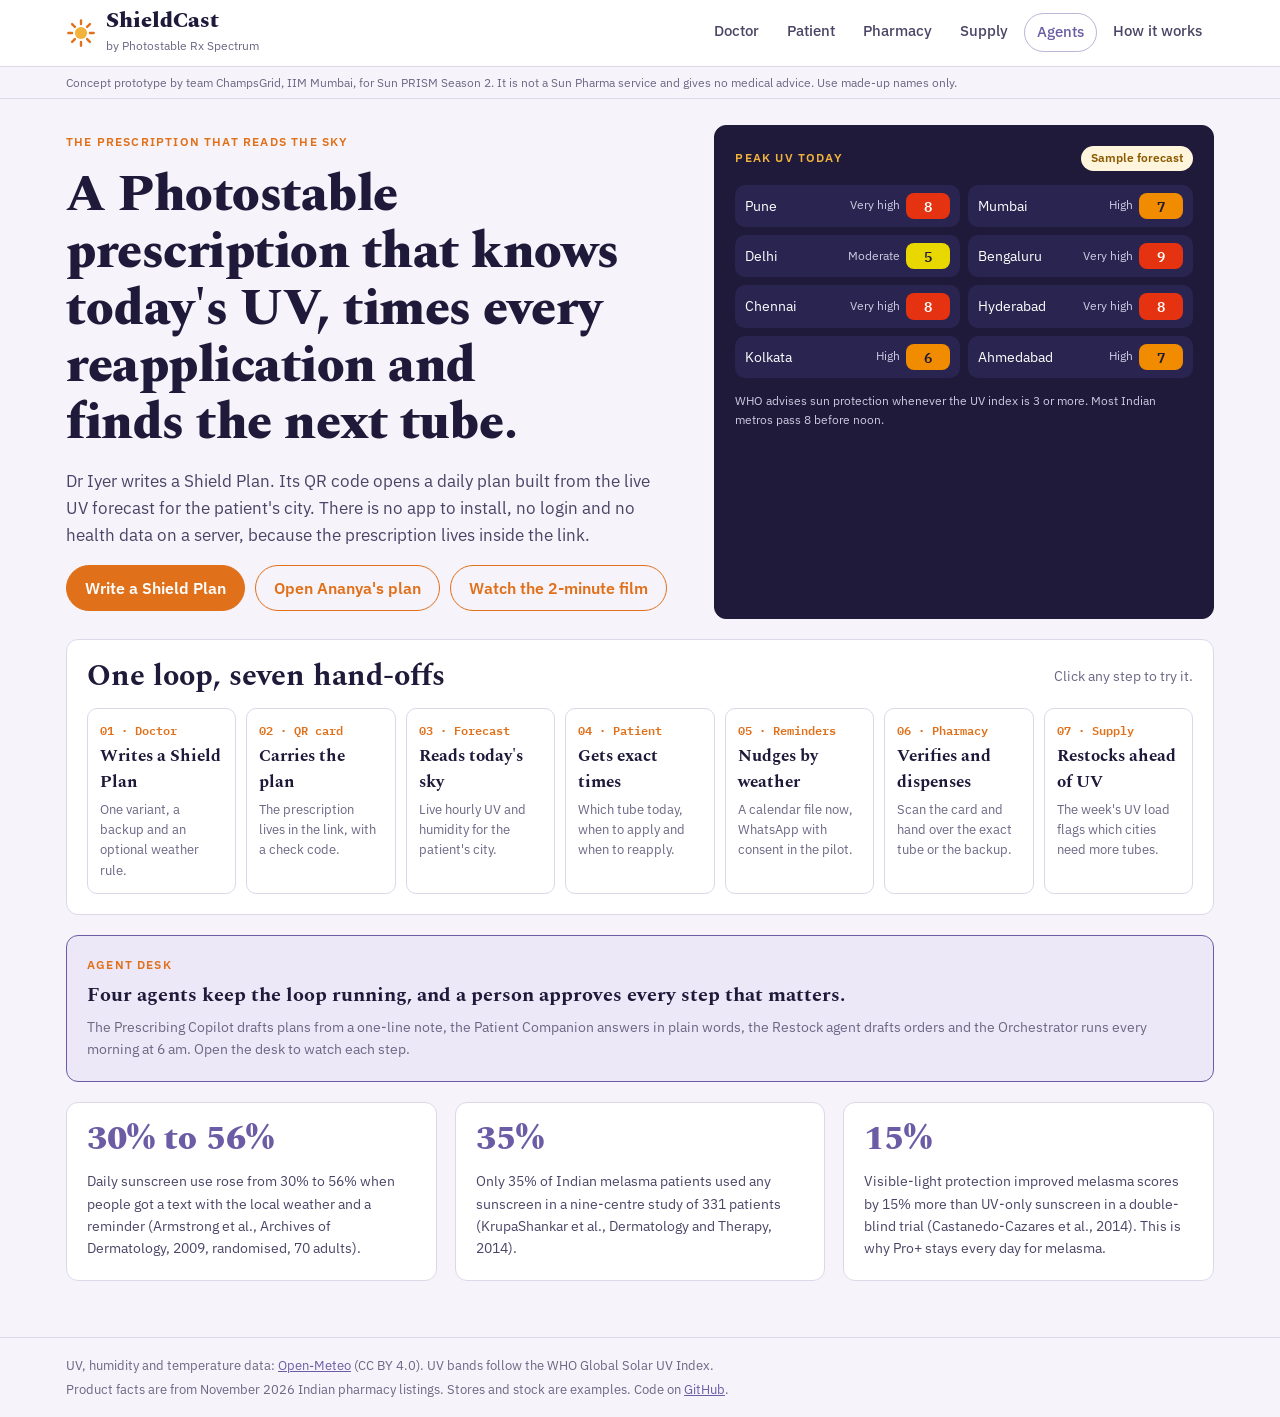
==== index.html @ 164f65a8 "Add the two-minute ShieldCast film page with captions Co-Authored-By: Claude Opus 5.5 <noreply@anthr" ====
<!doctype html>
<html lang="en">
<head>
<meta charset="utf-8">
<meta name="viewport" content="width=device-width, initial-scale=1, viewport-fit=cover">
<title>ShieldCast · Photostable</title>
<meta name="description" content="ShieldCast turns a dermatologist's Photostable prescription into a daily plan that reads the live UV forecast, times every reapplication, tracks the tube and finds the refill. Concept prototype by team ChampsGrid, IIM Mumbai.">
<meta property="og:title" content="ShieldCast: the prescription that reads the sky">
<meta property="og:description" content="A weather-aware Photostable prescription. No app, no login, no stored health data.">
<meta name="theme-color" content="#1F1A3A">
<link rel="icon" href="data:image/svg+xml,%3Csvg xmlns='http://www.w3.org/2000/svg' viewBox='0 0 64 64'%3E%3Ccircle cx='32' cy='32' r='14' fill='%23F2B33D'/%3E%3Cg stroke='%23E0701A' stroke-width='5' stroke-linecap='round'%3E%3Cpath d='M32 4v8M32 52v8M4 32h8M52 32h8M12 12l6 6M46 46l6 6M12 52l6-6M46 18l6-6'/%3E%3C/g%3E%3C/svg%3E">
<link rel="preconnect" href="https://fonts.googleapis.com">
<link rel="preconnect" href="https://fonts.gstatic.com" crossorigin>
<link rel="stylesheet" href="https://fonts.googleapis.com/css2?family=Spectral:wght@500;600;700;800&family=IBM+Plex+Sans:wght@400;500;600&family=IBM+Plex+Mono:wght@400;500&display=swap">
<link rel="stylesheet" href="css/style.css">
<script src="vendor/qrcode.min.js" defer></script>
<script type="module" src="js/app.js"></script>
</head>
<body>
<a class="skip" href="#main">Skip to content</a>
<header class="top">
  <div class="wrap top-in">
    <a class="brand" href="#home" aria-label="ShieldCast home">
      <svg viewBox="0 0 64 64" width="30" height="30" aria-hidden="true"><circle cx="32" cy="32" r="13" fill="var(--amber)"/><g stroke="var(--orange)" stroke-width="5" stroke-linecap="round"><path d="M32 5v8M32 51v8M5 32h8M51 32h8M13 13l6 6M45 45l6 6M13 51l6-6M45 19l6-6"/></g></svg>
      <span><b>ShieldCast</b><small>by Photostable Rx Spectrum</small></span>
    </a>
    <nav class="tabs" aria-label="Main">
      <a href="#doctor" data-v="doctor">Doctor</a>
      <a href="#today" data-v="today">Patient</a>
      <a href="#pharmacy" data-v="pharmacy">Pharmacy</a>
      <a href="#supply" data-v="supply">Supply</a>
      <a href="#agents" data-v="agents" class="tab-ai">Agents</a>
      <a href="#how" data-v="how">How it works</a>
    </nav>
  </div>
</header>
<div class="notice"><div class="wrap">Concept prototype by team ChampsGrid, IIM Mumbai, for Sun PRISM Season 2. It is not a Sun Pharma service and gives no medical advice. Use made-up names only.</div></div>

<main id="main" class="wrap">

<!-- ================= HOME ================= -->
<section class="view" id="v-home" hidden>
  <div class="hero">
    <div class="hero-copy">
      <span class="eyebrow">The prescription that reads the sky</span>
      <h1>A Photostable prescription that knows today's UV, times every reapplication and finds the next tube.</h1>
      <p class="lead">Dr Iyer writes a Shield Plan. Its QR code opens a daily plan built from the live UV forecast for the patient's city. There is no app to install, no login and no health data on a server, because the prescription lives inside the link.</p>
      <div class="row">
        <a class="btn" href="#doctor">Write a Shield Plan</a>
        <a class="btn ghost" id="sampleLink" href="#today">Open Ananya's plan</a>
        <a class="btn ghost" href="film.html">Watch the 2-minute film</a>
      </div>
    </div>
    <div class="hero-sky panel dark">
      <div class="row between"><span class="eyebrow light">Peak UV today</span><span class="pill" id="skyLive">Loading the forecast</span></div>
      <div class="sky" id="sky"></div>
      <p class="tiny muted-light">WHO advises sun protection whenever the UV index is 3 or more. Most Indian metros pass 8 before noon.</p>
    </div>
  </div>

  <div class="panel">
    <div class="row between"><h2>One loop, seven hand-offs</h2><span class="small muted">Click any step to try it.</span></div>
    <ol class="loop" id="loop"></ol>
  </div>

  <a class="panel agent-strip" href="#agents">
    <span class="eyebrow">Agent Desk</span>
    <b>Four agents keep the loop running, and a person approves every step that matters.</b>
    <span class="small muted">The Prescribing Copilot drafts plans from a one-line note, the Patient Companion answers in plain words, the Restock agent drafts orders and the Orchestrator runs every morning at 6 am. Open the desk to watch each step.</span>
  </a>

  <div class="grid3">
    <div class="panel evidence"><span class="big">30% to 56%</span><p>Daily sunscreen use rose from 30% to 56% when people got a text with the local weather and a reminder (Armstrong et al., Archives of Dermatology, 2009, randomised, 70 adults).</p></div>
    <div class="panel evidence"><span class="big">35%</span><p>Only 35% of Indian melasma patients used any sunscreen in a nine-centre study of 331 patients (KrupaShankar et al., Dermatology and Therapy, 2014).</p></div>
    <div class="panel evidence"><span class="big">15%</span><p>Visible-light protection improved melasma scores by 15% more than UV-only sunscreen in a double-blind trial (Castanedo-Cazares et al., 2014). This is why Pro+ stays every day for melasma.</p></div>
  </div>
</section>

<!-- ================= DOCTOR ================= -->
<section class="view" id="v-doctor" hidden>
  <div class="persona"><div class="avatar">MI</div><div><span class="eyebrow">Dr Meera Iyer · dermatologist · Kothrud, Pune</span><h2>Write a Shield Plan in under a minute</h2><p class="muted">Pick the need, the skin type, the patient's city and routine, and an optional second tube with a weather rule. The plan and the QR card are ready at once.</p><p class="small"><a href="#agents" id="toCopilot">Or type a one-line note and let the Prescribing Copilot draft it.</a></p></div></div>
  <div class="doc-grid">
    <form class="panel" id="planForm" autocomplete="off">
      <fieldset><legend>Patient</legend>
        <div class="row"><label class="fld">First name<input type="text" id="fName" value="Ananya" maxlength="20"></label><label class="fld small-fld">Age<input type="text" id="fAge" value="29" maxlength="3" inputmode="numeric"></label>
        <label class="fld">City<select id="fCity"></select></label></div>
      </fieldset>
      <fieldset><legend>Main reason for sunscreen</legend><div class="chips" id="cNeed"></div></fieldset>
      <fieldset><legend>Skin type</legend><div class="chips" id="cSkin"></div></fieldset>
      <fieldset><legend>Daily routine</legend><div class="chips" id="cRoutine"></div></fieldset>
      <fieldset><legend>Second tube with a weather rule</legend><div class="chips" id="cSwitch"></div><p class="tiny muted" id="swNote"></p></fieldset>
    </form>
    <div class="view tight">
      <div class="panel" id="planPreview"></div>
      <div class="panel">
        <div class="row between"><div><span class="eyebrow">Rx card</span><h3>Print it, or send the link</h3></div><button class="btn" id="issueBtn" type="button">Issue the card</button></div>
        <div id="cardSlot"><p class="small muted">The card carries one exact variant, the backup, the dose and a QR code. Scanning it opens the patient's plan on any phone.</p></div>
      </div>
    </div>
  </div>
  <div class="panel">
    <div class="row between"><h3>Cards issued on this device</h3><span class="small muted" id="issuedCount"></span></div>
    <div class="tablewrap"><table class="data" id="issuedTable"></table></div>
  </div>
</section>

<!-- ================= PATIENT ================= -->
<section class="view" id="v-today" hidden>
  <div id="noPlan" class="panel" hidden>
    <h2>Scan the QR code on your Rx card</h2>
    <p class="muted">Your plan opens straight from the card. To try it now, open an example plan.</p>
    <div class="row" id="examples"></div>
  </div>
  <div id="planView" hidden>
    <div class="pt-head panel dark" id="ptHead"></div>
    <div class="pt-grid">
      <div class="view tight">
        <div class="panel" id="todayPanel"></div>
        <div class="panel" id="weekPanel"></div>
      </div>
      <div class="view tight">
        <div class="panel" id="tubePanel"></div>
        <div class="panel" id="remindPanel"></div>
        <div class="panel" id="askPanel"></div>
        <div class="panel" id="routinePanel"></div>
      </div>
    </div>
  </div>
</section>

<!-- ================= PHARMACY ================= -->
<section class="view" id="v-pharmacy" hidden>
  <div class="persona"><div class="avatar ink">RP</div><div><span class="eyebrow">Ramesh Patil · Shree Medicals · 300 m from the clinic</span><h2>Scan the card, dispense the exact tube</h2><p class="muted">The QR code carries the prescription and a check code, so Ramesh can verify it without calling the clinic. He can also see which variants the coming week's UV will pull off his shelf.</p></div></div>
  <div class="grid2">
    <div class="panel">
      <h3>Check a card</h3>
      <div class="row"><button class="btn" id="scanBtn" type="button">Scan with camera</button><span class="small muted" id="scanState"></span></div>
      <video id="scanVideo" playsinline muted hidden></video>
      <canvas id="scanCanvas" hidden></canvas>
      <form class="row" id="pasteForm"><input type="text" id="pasteIn" placeholder="Or paste the link from the card" aria-label="Card link"><button class="btn ghost" type="submit">Check</button></form>
      <div id="verifyOut"></div>
    </div>
    <div class="panel">
      <div class="row between"><h3>Shelf at Shree Medicals</h3><span class="small muted">50 g tubes</span></div>
      <div class="tablewrap"><table class="data" id="shelf"></table></div>
      <div id="reorder"></div>
    </div>
  </div>
  <div class="panel">
    <div class="row between"><h3>Dispensing log on this device</h3><button class="btn ghost small" id="clearLog" type="button">Clear the log</button></div>
    <div class="tablewrap"><table class="data" id="dispLog"></table></div>
  </div>
</section>

<!-- ================= SUPPLY ================= -->
<section class="view" id="v-supply" hidden>
  <div class="persona"><div class="avatar violet">SC</div><div><span class="eyebrow">Sun trade and supply team</span><h2>The same forecast that times Ananya's reapplication tells Sun where to move stock</h2><p class="muted">Tubes run out faster in weeks that need more reapplication. ShieldCast reads the 7-day UV and humidity outlook for each metro and flags where partner pharmacies should be topped up before demand arrives.</p></div></div>
  <div class="row between"><span class="pill" id="supplyLive">Loading the outlook</span><span class="tiny muted">UV load is the sum of each day's peak UV above 5 over the next 7 days.</span></div>
  <div class="metro" id="metro"></div>
  <div class="panel callout">
    <b>This is a hypothesis to test, not a proven rule.</b> The pilot will compare stockist sell-out with the UV load in each city for 28 weeks and fit the real relationship before Sun changes any stock norms.
  </div>
</section>

<!-- ================= AGENTS ================= -->
<section class="view" id="v-agents" hidden>
  <div class="panel dark agent-hero">
    <div class="row between" style="align-items:flex-start">
      <div class="view tight" style="gap:6px">
        <span class="eyebrow light">ShieldCast Agent Desk</span>
        <h2>Four agents run the loop, and a person approves every step that matters</h2>
        <p class="muted-light measure">Each agent can only use the tools it is given, every step is shown, and guardrails sit inside the tools rather than in a prompt. The agents run on transparent rules by default, so this demo is free and gives the same answer every time. Add a Claude API key and the Copilot and the Companion plan their own tool calls.</p>
      </div>
      <div class="view tight" style="gap:8px;min-width:240px">
        <div class="seg" role="radiogroup" aria-label="Agent engine" id="engineSeg">
          <label><input type="radio" name="engine" value="rules" checked><span>Rules engine</span></label>
          <label><input type="radio" name="engine" value="claude"><span>Claude</span></label>
        </div>
        <span class="tiny muted-light" id="engineNote">Rules engine: free, offline and repeatable.</span>
      </div>
    </div>
    <details class="aiset" id="aiSettings">
      <summary>Claude settings</summary>
      <div class="row" style="align-items:flex-end">
        <label class="fld">Your Anthropic API key<input type="password" id="aiKey" autocomplete="off" placeholder="sk-ant-..." spellcheck="false"></label>
        <label class="fld">Model<select id="aiModel"><option value="claude-sonnet-5-5">claude-sonnet-5-5</option><option value="claude-haiku-5-5">claude-haiku-5-5</option><option value="claude-opus-5-5">claude-opus-5-5</option></select></label>
        <label class="fld">Proxy URL, optional<input type="url" id="aiProxy" placeholder="https://your-worker.workers.dev" spellcheck="false"></label>
        <label class="toggle" style="color:var(--on-dark2)"><input type="checkbox" id="aiRemember"> Remember on this device</label>
        <button class="btn small" type="button" id="aiSave">Save</button><button class="btn small ghost" type="button" id="aiClear">Forget the key</button>
      </div>
      <p class="tiny muted-light">The key stays in this browser and is sent only to Anthropic or to the proxy you name. For a shared pilot, deploy <span class="mono">worker/proxy.js</span> so no key sits in any browser.</p>
    </details>
  </div>
  <div class="agent-pick" id="agentPick"></div>
  <div class="agent-grid">
    <div class="panel" id="agentIn"></div>
    <div class="panel">
      <div class="row between"><h3>What the agent did</h3><span class="pill" id="traceState">Idle</span></div>
      <ol class="trace" id="trace"><li class="muted small">Run an agent to see each thought, tool call, guardrail and hand-off.</li></ol>
      <div id="agentOut"></div>
    </div>
  </div>
  <div class="grid3">
    <div class="panel"><div class="row between"><h3>Care desk queue</h3><span class="small muted" id="deskCount"></span></div><div id="deskList" class="view tight" style="gap:8px"></div></div>
    <div class="panel"><div class="row between"><h3>WhatsApp outbox</h3><span class="small muted" id="outCount"></span></div><div id="outList" class="view tight" style="gap:8px"></div></div>
    <div class="panel"><div class="row between"><h3>Draft orders</h3><span class="small muted" id="poCount"></span></div><div id="poList" class="view tight" style="gap:8px"></div></div>
  </div>
</section>

<!-- ================= HOW ================= -->
<section class="view" id="v-how" hidden>
  <div class="panel">
    <span class="eyebrow">How it works</span>
    <h2>Everything connects through one signed link and one public forecast</h2>
    <p class="muted measure">The doctor's choices are written into the QR link itself. The patient's phone reads the link and the live forecast and works out the day's plan on the device. Nothing about the patient is stored on a server unless she agrees to reminders.</p>
    <div class="arch" id="arch"></div>
  </div>
  <div class="grid2">
    <div class="panel"><h3>What makes it realistic</h3><ul class="list" id="realList"></ul></div>
    <div class="panel"><h3>What it costs to run</h3><div class="tablewrap"><table class="data" id="costTable"></table></div><p class="tiny muted">The capex and opex for the full programme are in the team's financial model: ₹5.05 crore of capex, a ₹1.39 crore gated pilot and a base-case NPV of ₹20.5 crore.</p></div>
  </div>
  <div class="grid2">
    <div class="panel"><h3>Privacy and compliance by design</h3><ul class="list" id="privList"></ul></div>
    <div class="panel"><h3>Roll-out, gate by gate</h3><ol class="list" id="phaseList"></ol></div>
  </div>
  <div class="panel"><h3>Sources</h3><ol class="list small" id="srcList"></ol></div>
</section>

</main>
<footer class="foot"><div class="wrap">
  <span>UV, humidity and temperature data: <a href="https://open-meteo.com/" target="_blank" rel="noopener">Open-Meteo</a> (CC BY 4.0). UV bands follow the WHO Global Solar UV Index.</span>
  <span>Product facts are from November 2026 Indian pharmacy listings. Stores and stock are examples. Code on <a href="https://github.com/Sabyapro123/photostable-shieldcast" target="_blank" rel="noopener">GitHub</a>.</span>
</div></footer>
<div class="toast" id="toast" role="status" hidden></div>
</body>
</html>
---- css/style.css ----
/* ShieldCast. Palette carried over from the team's deck: deep indigo, sun orange, amber and violet,
   plus the WHO UV index colours as the one subject-specific signature. */
:root{
  --bg:#F6F4FA; --surface:#FFFFFF; --sunk:#EEEBF5; --ink:#1F1A3A; --ink2:#4A4566; --muted:#6B6785; --line:#DCD8E8;
  --orange:#E0701A; --orange-soft:#FDEBDD; --amber:#F2B33D; --amber-soft:#FFF4DC; --violet:#6B5CA5; --violet-soft:#ECE8F7;
  --teal:#2E7D6B; --teal-soft:#E1F1EC; --rust:#C0502F; --rust-soft:#F9E3DC;
  --dark:#1F1A3A; --dark2:#2A2450; --on-dark:#FFFFFF; --on-dark2:#CFCAE3;
  --uv-low:#3EA72D; --uv-mod:#E8D800; --uv-high:#F18B00; --uv-vh:#E53210; --uv-ex:#B567A4;
  --f-display:"Spectral", "Times New Roman", Georgia, serif;
  --f-body:"IBM Plex Sans", system-ui, -apple-system, "Segoe UI", Roboto, sans-serif;
  --f-mono:"IBM Plex Mono", ui-monospace, Menlo, Consolas, monospace;
  --r:12px;
  color-scheme:light;
}
@media (prefers-color-scheme: dark){:root{
  --bg:#110E22; --surface:#1A1630; --sunk:#221D3D; --ink:#EEEBF8; --ink2:#C9C4E2; --muted:#9C97BA; --line:#2F2950;
  --orange:#F08A3C; --orange-soft:#3A2416; --amber:#F5C25E; --amber-soft:#3A3016; --violet:#9F91E0; --violet-soft:#2A2450;
  --teal:#5CC2A8; --teal-soft:#16302A; --rust:#EE8466; --rust-soft:#3A1E17;
  --dark:#0B0918; --dark2:#1F1A3A; --on-dark:#FFFFFF; --on-dark2:#B9B3D6; color-scheme:dark;
}}
*{box-sizing:border-box}
[hidden]{display:none!important}
html{-webkit-text-size-adjust:100%}
body{margin:0;background:var(--bg);color:var(--ink);font-family:var(--f-body);font-size:15.5px;line-height:1.55}
h1,h2,h3{font-family:var(--f-display);margin:0;line-height:1.15;text-wrap:balance}
h1{font-size:clamp(2rem,4.4vw,3.1rem);font-weight:800;letter-spacing:-.01em}
h2{font-size:clamp(1.4rem,2.6vw,1.85rem);font-weight:700}
h3{font-size:1.15rem;font-weight:700}
p{margin:0}
a{color:var(--violet)}
.wrap{max-width:1180px;margin:0 auto;padding-left:max(16px,env(safe-area-inset-left));padding-right:max(16px,env(safe-area-inset-right))}
.skip{position:absolute;left:-999px}.skip:focus{left:16px;top:8px;z-index:50;background:var(--surface);padding:8px}
.eyebrow{font-size:.74rem;text-transform:uppercase;letter-spacing:.1em;font-weight:600;color:var(--orange)}
.eyebrow.light{color:var(--amber)}
.muted{color:var(--muted)} .muted-light{color:var(--on-dark2)} .small{font-size:.88rem} .tiny{font-size:.76rem}
.measure{max-width:72ch}
.mono{font-family:var(--f-mono);font-variant-numeric:tabular-nums}
:focus-visible{outline:2px solid var(--amber);outline-offset:2px}

/* header */
.top{position:sticky;top:0;z-index:20;background:color-mix(in srgb,var(--surface) 92%,transparent);backdrop-filter:blur(8px);border-bottom:1px solid var(--line)}
.top-in{display:flex;align-items:center;gap:12px 24px;flex-wrap:wrap;padding-block:10px}
.brand{display:flex;align-items:center;gap:10px;text-decoration:none;color:var(--ink)}
.brand b{display:block;font-family:var(--f-display);font-size:1.35rem;font-weight:800;line-height:1}
.brand small{font-size:.72rem;color:var(--muted)}
.tabs{display:flex;gap:4px;flex-wrap:wrap;margin-left:auto}
.tabs a{padding:7px 12px;border-radius:999px;text-decoration:none;color:var(--ink2);font-weight:500;font-size:.92rem}
.tabs a:hover{background:var(--sunk)}
.tabs a[aria-current="page"]{background:var(--ink);color:var(--surface)}
.notice{font-size:.78rem;color:var(--muted);border-bottom:1px solid var(--line)}
.notice .wrap{padding-block:6px}

main{padding-block:26px 56px}
.view{display:flex;flex-direction:column;gap:20px;min-width:0}
.view.tight{gap:16px}
.panel{background:var(--surface);border:1px solid var(--line);border-radius:var(--r);padding:20px;display:flex;flex-direction:column;gap:14px;min-width:0}
.panel.dark{background:var(--dark);border-color:var(--dark);color:var(--on-dark)}
.panel.callout{background:var(--amber-soft);border-color:color-mix(in srgb,var(--amber) 50%,transparent)}
.row{display:flex;gap:10px;flex-wrap:wrap;align-items:center}
.between{justify-content:space-between}
.grid2{display:grid;grid-template-columns:repeat(2,minmax(0,1fr));gap:18px}
.grid3{display:grid;grid-template-columns:repeat(3,minmax(0,1fr));gap:18px}
@media (max-width:860px){.grid2,.grid3{grid-template-columns:minmax(0,1fr)}}

.btn{display:inline-flex;align-items:center;gap:6px;font:inherit;font-weight:600;padding:10px 18px;border-radius:999px;border:1px solid var(--orange);background:var(--orange);color:#FFFFFF;text-decoration:none;cursor:pointer}
.btn:hover{filter:brightness(1.05)}
.btn.ghost{background:transparent;color:var(--orange)}
.btn.light{background:var(--surface);color:var(--ink);border-color:var(--surface)}
.btn.small{padding:6px 12px;font-size:.84rem}
.btn:disabled{opacity:.5;cursor:not-allowed}
.pill{display:inline-flex;align-items:center;gap:6px;font-size:.75rem;font-weight:600;padding:3px 10px;border-radius:999px;background:var(--sunk);color:var(--ink2);white-space:nowrap}
.pill.ok{background:var(--teal-soft);color:var(--teal)} .pill.warn{background:var(--amber-soft);color:#8A5A00} .pill.bad{background:var(--rust-soft);color:var(--rust)} .pill.vi{background:var(--violet-soft);color:var(--violet)} .pill.or{background:var(--orange-soft);color:var(--orange)}
@media (prefers-color-scheme: dark){.pill.warn{color:var(--amber)}}

/* hero */
.hero{display:grid;grid-template-columns:minmax(0,1.25fr) minmax(0,1fr);gap:24px;align-items:stretch}
@media (max-width:900px){.hero{grid-template-columns:minmax(0,1fr)}}
.hero-copy{display:flex;flex-direction:column;gap:16px;justify-content:center;padding-block:8px}
.lead{font-size:1.08rem;color:var(--ink2);max-width:60ch}
.sky{display:grid;grid-template-columns:repeat(2,minmax(0,1fr));gap:8px}
.skycity{display:flex;align-items:center;justify-content:space-between;gap:8px;padding:8px 10px;border-radius:10px;background:var(--dark2);font-size:.9rem}
.uvchip{min-width:44px;text-align:center;font-family:var(--f-mono);font-weight:600;padding:2px 8px;border-radius:8px;color:#1F1A3A}
.uv-low{background:var(--uv-low)} .uv-moderate{background:var(--uv-mod)} .uv-high{background:var(--uv-high)} .uv-veryhigh{background:var(--uv-vh);color:#FFFFFF} .uv-extreme{background:var(--uv-ex);color:#FFFFFF}

.loop{list-style:none;margin:0;padding:0;display:grid;grid-template-columns:repeat(7,minmax(0,1fr));gap:10px;counter-reset:s}
@media (max-width:980px){.loop{grid-template-columns:repeat(2,minmax(0,1fr))}}
.loop li a{display:flex;flex-direction:column;gap:4px;height:100%;padding:12px;border-radius:10px;border:1px solid var(--line);text-decoration:none;color:var(--ink);background:var(--surface)}
.loop li a:hover{border-color:var(--orange)}
.loop .n{font-family:var(--f-mono);font-size:.75rem;color:var(--orange);font-weight:600}
.loop b{font-family:var(--f-display);font-size:1.05rem}
.loop span.d{font-size:.82rem;color:var(--muted)}
.evidence .big{font-family:var(--f-display);font-size:2.1rem;font-weight:800;color:var(--violet);line-height:1}
.evidence p{font-size:.9rem;color:var(--ink2)}

/* persona */
.persona{display:flex;gap:16px;align-items:flex-start}
.persona>div:last-child{display:flex;flex-direction:column;gap:6px;min-width:0}
.persona p{max-width:72ch}
.avatar{flex:none;width:52px;height:52px;border-radius:50%;display:grid;place-items:center;background:var(--orange);color:#FFFFFF;font-family:var(--f-display);font-weight:800;font-size:1.1rem}
.avatar.ink{background:var(--ink);color:var(--surface)} .avatar.violet{background:var(--violet)}

/* forms */
fieldset{border:0;margin:0;padding:0;display:flex;flex-direction:column;gap:8px;min-width:0}
legend{font-size:.74rem;text-transform:uppercase;letter-spacing:.1em;font-weight:600;color:var(--muted);margin-bottom:6px;padding:0}
.fld{display:flex;flex-direction:column;gap:4px;font-size:.82rem;color:var(--muted);flex:1;min-width:140px}
.fld.small-fld{flex:0 0 80px;min-width:80px}
input[type=text],input[type=password],input[type=url],select{font:inherit;color:var(--ink);background:var(--surface);border:1px solid var(--line);border-radius:10px;padding:9px 11px;width:100%;min-width:0}
.chips{display:flex;flex-wrap:wrap;gap:6px}
.chip{position:relative}
.chip input{position:absolute;inset:0;opacity:0;margin:0;cursor:pointer}
.chip span{display:inline-block;padding:7px 12px;border-radius:999px;border:1px solid var(--line);font-size:.86rem;background:var(--surface);cursor:pointer}
.chip input:checked+span{background:var(--ink);border-color:var(--ink);color:var(--surface)}
.chip input:disabled+span{opacity:.4;cursor:not-allowed}
.chip input:focus-visible+span{outline:2px solid var(--amber);outline-offset:2px}

.doc-grid{display:grid;grid-template-columns:minmax(0,1fr) minmax(0,1.05fr);gap:18px;align-items:start}
@media (max-width:900px){.doc-grid{grid-template-columns:minmax(0,1fr)}}
.sku{display:flex;gap:14px;align-items:center}
.sku img{width:64px;height:64px;object-fit:contain;flex:none}
.sku .nm{font-family:var(--f-display);font-size:1.45rem;font-weight:800;line-height:1.1}
.kv{display:grid;grid-template-columns:auto minmax(0,1fr);gap:6px 14px;margin:0;font-size:.9rem}
.kv dt{color:var(--muted)} .kv dd{margin:0}
.gapbox{border:1px dashed var(--orange);background:var(--orange-soft);border-radius:10px;padding:12px;font-size:.9rem}

/* rx card */
.rxcard{display:grid;grid-template-columns:minmax(0,1fr) auto;gap:16px;padding:18px;border-radius:16px;border:2px solid var(--amber);background:var(--surface)}
@media (max-width:560px){.rxcard{grid-template-columns:minmax(0,1fr)}}
.rxcard .nm{font-family:var(--f-display);font-size:1.5rem;font-weight:800;line-height:1.1}
.qr{background:#FFFFFF;padding:8px;border-radius:10px;border:1px solid var(--line);line-height:0;justify-self:center}
.qr img,.qr canvas{width:150px;height:150px;display:block}
.qrcap{font-size:.74rem;color:var(--muted);text-align:center;max-width:170px}

/* patient */
.pt-head{flex-direction:row;flex-wrap:wrap;justify-content:space-between;align-items:center}
.pt-grid{display:grid;grid-template-columns:minmax(0,1.35fr) minmax(0,1fr);gap:18px;margin-top:18px;align-items:start}
@media (max-width:900px){.pt-grid{grid-template-columns:minmax(0,1fr)}}
.bigtube{display:flex;gap:16px;align-items:center;padding:14px;border-radius:12px;background:var(--sunk)}
.bigtube img{width:72px;height:72px;object-fit:contain}
.chart{width:100%;height:auto;display:block}
.sched{list-style:none;margin:0;padding:0;display:flex;flex-direction:column;gap:8px}
.sched li{display:flex;align-items:center;gap:12px;padding:10px 12px;border:1px solid var(--line);border-radius:10px}
.sched li.done{background:var(--teal-soft);border-color:transparent}
.sched .t{font-family:var(--f-mono);font-weight:600;min-width:78px}
.sched label{display:flex;align-items:center;gap:8px;margin-left:auto;font-size:.85rem;cursor:pointer}
.sched input{width:18px;height:18px;accent-color:var(--teal)}
.week{display:grid;grid-template-columns:repeat(7,minmax(0,1fr));gap:6px}
@media (max-width:520px){.week{grid-template-columns:repeat(4,minmax(0,1fr))}}
.wday{border:1px solid var(--line);border-radius:10px;padding:8px;font-size:.78rem;display:flex;flex-direction:column;gap:4px;align-items:flex-start}
.wday b{font-size:.85rem}
.wday.sw{border-color:var(--violet);background:var(--violet-soft)}
.ring{display:flex;gap:16px;align-items:center}
.ring svg{flex:none}
.toggle{display:flex;gap:10px;align-items:flex-start;font-size:.9rem;cursor:pointer}
.toggle input{margin-top:4px;width:18px;height:18px;accent-color:var(--orange)}
.store{display:flex;justify-content:space-between;align-items:center;gap:8px;flex-wrap:wrap;padding:10px 12px;border:1px solid var(--line);border-radius:10px}
.msg{background:var(--sunk);border-radius:12px;padding:8px 12px;font-size:.86rem;max-width:92%}
.msg small{display:block;color:var(--muted);font-size:.7rem;margin-top:2px}

/* tables */
.tablewrap{overflow-x:auto}
table.data{width:100%;border-collapse:collapse;font-size:.88rem;min-width:480px}
table.data th{text-align:left;font-size:.72rem;letter-spacing:.07em;text-transform:uppercase;color:var(--muted);font-weight:600;padding:7px 8px;border-bottom:1px solid var(--line)}
table.data td{padding:9px 8px;border-bottom:1px solid var(--line);vertical-align:middle}
table.data td.num{text-align:right;font-family:var(--f-mono)}
.meter{height:8px;border-radius:4px;background:var(--sunk);overflow:hidden;min-width:70px}
.meter i{display:block;height:100%;background:var(--teal)} .meter i.low{background:var(--rust)}

/* pharmacy */
#scanVideo{width:100%;max-width:420px;border-radius:12px;background:#000}
.verify{border:2px solid var(--teal);border-radius:12px;padding:14px;display:flex;flex-direction:column;gap:10px}
.verify.badsig{border-color:var(--rust)}

/* supply */
.metro{display:grid;grid-template-columns:repeat(4,minmax(0,1fr));gap:14px}
@media (max-width:980px){.metro{grid-template-columns:repeat(2,minmax(0,1fr))}}
@media (max-width:520px){.metro{grid-template-columns:minmax(0,1fr)}}
.mcard{gap:10px}
.mcard.high{border-color:var(--orange);box-shadow:inset 0 0 0 1px var(--orange)}
.spark{width:100%;height:64px;display:block}

/* how */
.arch{display:grid;grid-template-columns:repeat(4,minmax(0,1fr));gap:12px}
@media (max-width:900px){.arch{grid-template-columns:repeat(2,minmax(0,1fr))}}
@media (max-width:520px){.arch{grid-template-columns:minmax(0,1fr)}}
.node{border:1px solid var(--line);border-radius:12px;padding:14px;display:flex;flex-direction:column;gap:6px;background:var(--sunk)}
.node b{font-family:var(--f-display);font-size:1.05rem}
.node .tiny{color:var(--muted)}
.node.key{background:var(--dark);color:var(--on-dark);border-color:var(--dark)}
.node.key .tiny{color:var(--on-dark2)}
.list{margin:0;padding-left:20px;display:flex;flex-direction:column;gap:6px}

.foot{border-top:1px solid var(--line);font-size:.8rem;color:var(--muted)}
.foot .wrap{padding-block:18px;display:flex;flex-direction:column;gap:4px}
.toast{position:fixed;left:50%;bottom:calc(18px + env(safe-area-inset-bottom));transform:translateX(-50%);background:var(--ink);color:var(--surface);padding:10px 16px;border-radius:10px;font-size:.9rem;z-index:40;max-width:calc(100% - 32px)}
@media (prefers-reduced-motion: no-preference){.fade{animation:fade .3s ease-out}@keyframes fade{from{opacity:0;transform:translateY(4px)}to{opacity:1;transform:none}}}

/* print: only the Rx card */

/* agents */
.tabs a.tab-ai{border:1px solid color-mix(in srgb,var(--violet) 45%,transparent);color:var(--violet)}
.tabs a.tab-ai[aria-current="page"]{background:var(--violet);border-color:var(--violet);color:#FFFFFF}
.agent-hero h2{color:var(--on-dark)}
.seg{display:inline-flex;background:var(--dark2);border-radius:999px;padding:4px;gap:4px}
.seg label{position:relative}
.seg input{position:absolute;opacity:0;inset:0;margin:0;cursor:pointer}
.seg span{display:inline-block;padding:7px 14px;border-radius:999px;font-size:.86rem;font-weight:600;color:var(--on-dark2);cursor:pointer}
.seg input:checked+span{background:var(--amber);color:#1F1A3A}
.seg input:focus-visible+span{outline:2px solid var(--amber);outline-offset:2px}
.aiset{border-top:1px solid var(--dark2);padding-top:10px}
.aiset summary{cursor:pointer;color:var(--amber);font-weight:600;font-size:.9rem}
.aiset .fld{color:var(--on-dark2)}
.aiset input,.aiset select{background:var(--dark2);color:var(--on-dark);border-color:var(--dark2)}
.agent-pick{display:grid;grid-template-columns:repeat(4,minmax(0,1fr));gap:12px}
@media (max-width:900px){.agent-pick{grid-template-columns:repeat(2,minmax(0,1fr))}}
.apick{display:flex;gap:10px;align-items:center;text-align:left;font:inherit;color:var(--ink);background:var(--surface);border:1px solid var(--line);border-radius:var(--r);padding:12px;cursor:pointer}
.apick b{display:block;font-size:.95rem}.apick .small{color:var(--muted)}
.apick .ic{flex:0 0 38px;height:38px;border-radius:50%;display:grid;place-items:center;background:var(--violet-soft);color:var(--violet);font-weight:700;font-family:var(--f-mono);font-size:.8rem}
.apick.on{border-color:var(--violet);box-shadow:0 0 0 2px color-mix(in srgb,var(--violet) 35%,transparent)}
.apick.on .ic{background:var(--violet);color:#FFFFFF}
.agent-grid{display:grid;grid-template-columns:minmax(0,5fr) minmax(0,6fr);gap:18px}
@media (max-width:900px){.agent-grid{grid-template-columns:minmax(0,1fr)}}
.guards{margin:0;padding:0;list-style:none;display:flex;flex-direction:column;gap:4px;font-size:.84rem}
.guards li{padding-left:22px;position:relative}
.guards li::before{content:"";position:absolute;left:4px;top:5px;width:10px;height:12px;border-radius:2px 2px 6px 6px;background:var(--teal)}
textarea{font:inherit;font-size:.95rem;color:var(--ink);background:var(--surface);border:1px solid var(--line);border-radius:10px;padding:10px;resize:vertical}
.chip-btn{font:inherit;font-size:.8rem;padding:5px 10px;border-radius:999px;border:1px dashed var(--line);background:var(--sunk);color:var(--ink2);cursor:pointer;text-align:left}
.chip-btn:hover{border-color:var(--violet);color:var(--violet)}
.chat{display:flex;flex-direction:column;gap:8px;max-height:280px;overflow:auto;padding:10px;background:var(--sunk);border-radius:10px;min-height:90px}
.bubble{max-width:88%;padding:8px 12px;border-radius:14px;font-size:.9rem;line-height:1.45}
.bubble.me{align-self:flex-end;background:var(--ink);color:var(--surface);border-bottom-right-radius:4px}
.bubble.agent{align-self:flex-start;background:var(--surface);border:1px solid var(--line);border-bottom-left-radius:4px}
.trace{list-style:none;margin:0;padding:0;display:flex;flex-direction:column;gap:6px}
#agentIn .fld{flex:0 0 auto}
.agent-grid>.panel{align-self:start}
.st{display:grid;grid-template-columns:92px minmax(0,1fr);gap:10px;align-items:start;font-size:.87rem;padding:8px 10px;border-radius:10px;background:var(--sunk);border-left:3px solid var(--line)}
.st .k{font-size:.7rem;text-transform:uppercase;letter-spacing:.08em;font-weight:700;color:var(--muted);padding-top:2px}
.st code{display:block;font-family:var(--f-mono);font-size:.76rem;color:var(--ink2);word-break:break-word;margin-top:2px}
.st pre{font-family:var(--f-mono);font-size:.72rem;white-space:pre-wrap;word-break:break-word;margin:6px 0 0;max-height:220px;overflow:auto}
.st summary{cursor:pointer}
.st-tool{border-left-color:var(--violet)} .st-tool .k{color:var(--violet)}
.st-result{border-left-color:color-mix(in srgb,var(--violet) 40%,transparent);background:transparent;border:1px solid var(--line);border-left-width:3px}
.st-guard{border-left-color:var(--teal);background:var(--teal-soft)} .st-guard .k{color:var(--teal)}
.st-handoff{border-left-color:var(--orange);background:var(--orange-soft)} .st-handoff .k{color:var(--orange)}
.st-answer{border-left-color:var(--ink);background:var(--surface);border:1px solid var(--ink);border-left-width:3px;font-size:.92rem}
.st-answer .k{color:var(--ink)}
.draft{display:flex;flex-direction:column;gap:10px;border:1px solid var(--violet);border-radius:var(--r);padding:14px;background:var(--violet-soft)}
.ticket{display:flex;flex-direction:column;gap:6px;border:1px solid var(--line);border-radius:10px;padding:10px 12px}
.ticket.urgent.open{border-color:var(--rust)}
.ticket.resolved{opacity:.65}
.wday.chg{box-shadow:inset 0 -3px 0 var(--violet)}

@media print{
  body *{visibility:hidden}
  #cardSlot, #cardSlot *{visibility:visible}
  #cardSlot{position:absolute;left:0;top:0;width:100%}
  .rxcard{border-color:#000}
  .noprint{display:none!important}
}
.arch .node:nth-child(9):last-child{grid-column:1/-1}
.agent-strip{text-decoration:none;color:var(--ink);border-color:var(--violet);background:var(--violet-soft);gap:6px}
.agent-strip b{font-family:var(--f-display);font-size:1.25rem}
.agent-strip:hover{box-shadow:0 0 0 2px color-mix(in srgb,var(--violet) 35%,transparent)}
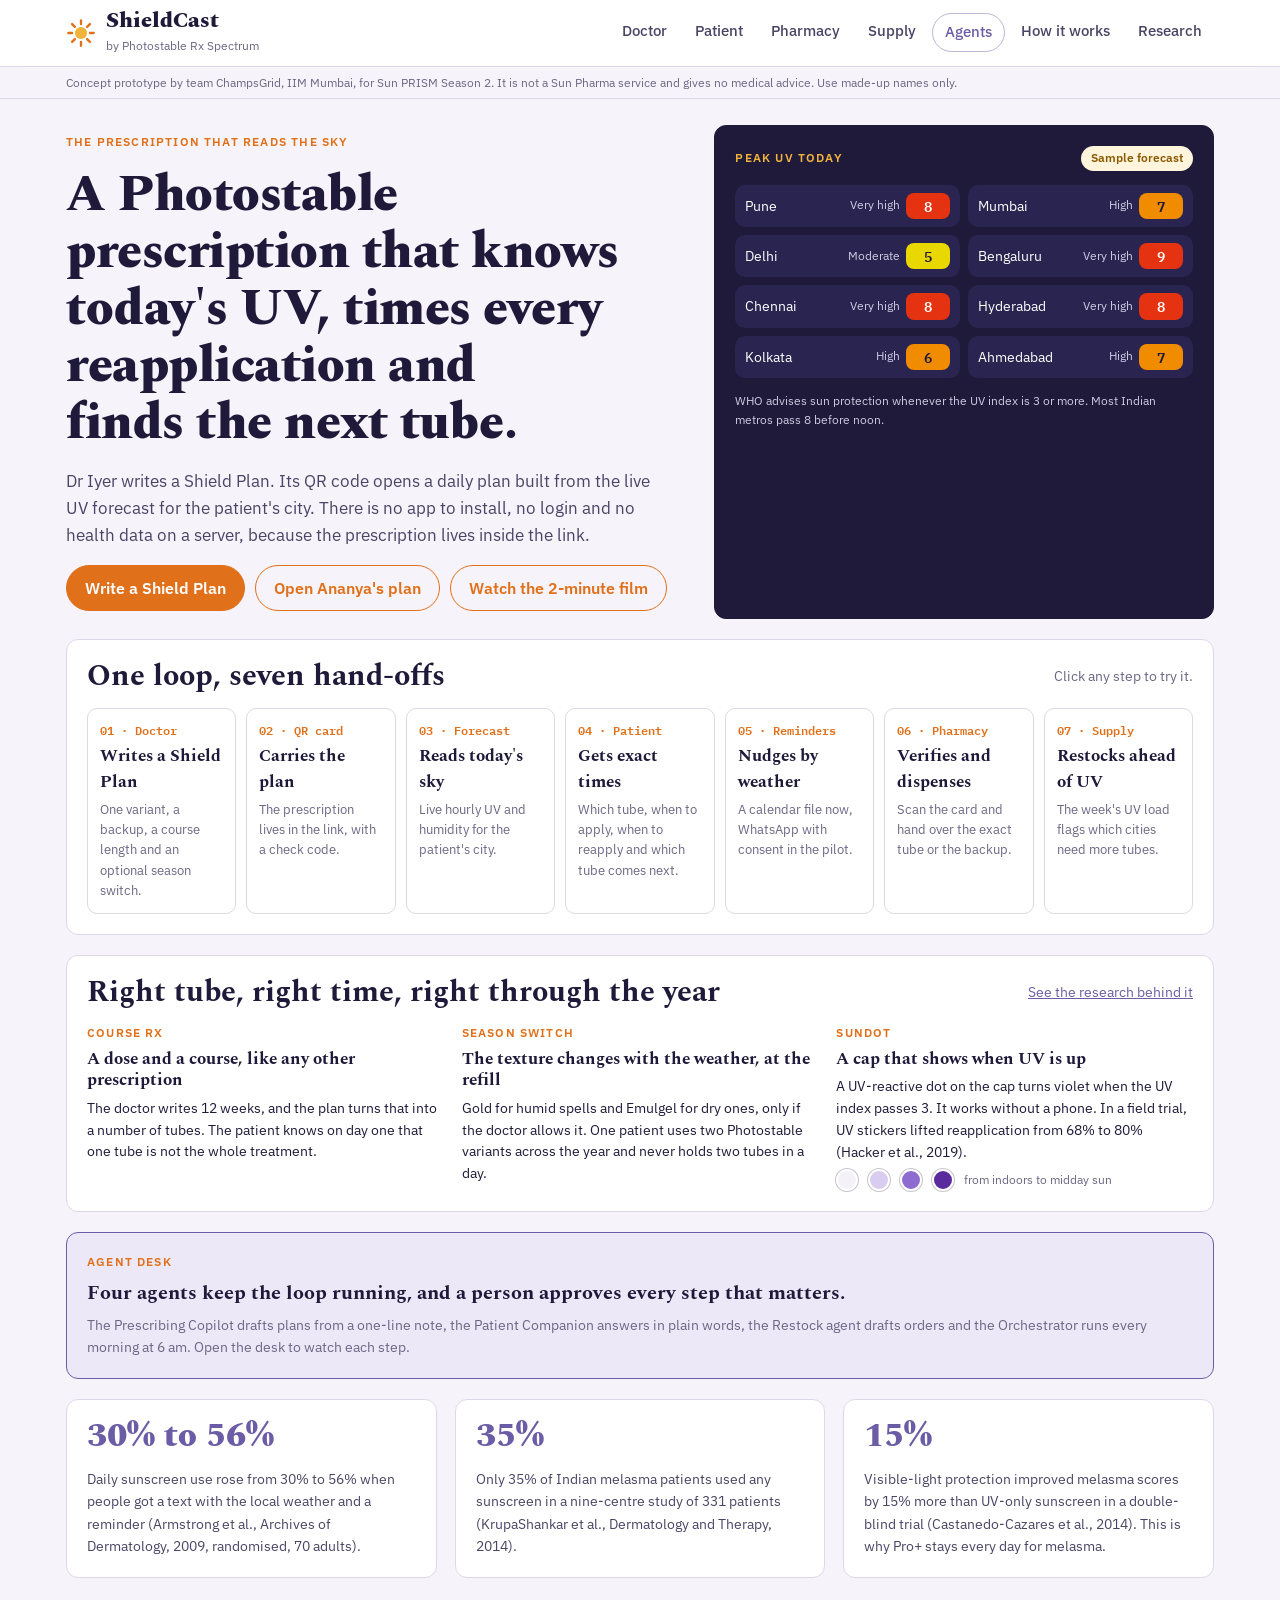
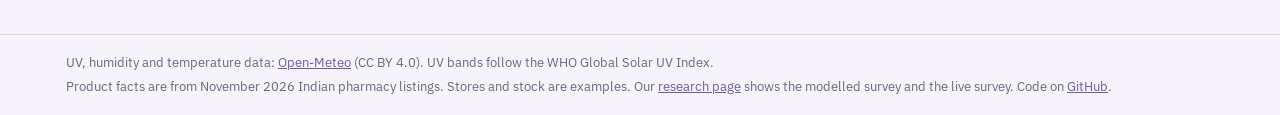
==== commit 2fd1b059: "ShieldCast v2: Course Rx, Season Switch, Protected Days, SunDot and a research page Season Switch no" ====
--- a/index.html
+++ b/index.html
@@ -31,6 +31,7 @@
       <a href="#supply" data-v="supply">Supply</a>
       <a href="#agents" data-v="agents" class="tab-ai">Agents</a>
       <a href="#how" data-v="how">How it works</a>
+      <a href="research.html">Research</a>
     </nav>
   </div>
 </header>
@@ -63,6 +64,15 @@
     <ol class="loop" id="loop"></ol>
   </div>
 
+  <div class="panel">
+    <div class="row between"><h2>Right tube, right time, right through the year</h2><a class="small" href="research.html">See the research behind it</a></div>
+    <div class="grid3 feat">
+      <div><span class="eyebrow">Course Rx</span><b>A dose and a course, like any other prescription</b><p class="small">The doctor writes 12 weeks, and the plan turns that into a number of tubes. The patient knows on day one that one tube is not the whole treatment.</p></div>
+      <div><span class="eyebrow">Season Switch</span><b>The texture changes with the weather, at the refill</b><p class="small">Gold for humid spells and Emulgel for dry ones, only if the doctor allows it. One patient uses two Photostable variants across the year and never holds two tubes in a day.</p></div>
+      <div><span class="eyebrow">SunDot</span><b>A cap that shows when UV is up</b><p class="small">A UV-reactive dot on the cap turns violet when the UV index passes 3. It works without a phone. In a field trial, UV stickers lifted reapplication from 68% to 80% (Hacker et al., 2019).</p><div class="row"><span class="dot dot-clear"></span><span class="dot dot-pale"></span><span class="dot dot-violet"></span><span class="dot dot-deep"></span><span class="tiny muted">from indoors to midday sun</span></div></div>
+    </div>
+  </div>
+
   <a class="panel agent-strip" href="#agents">
     <span class="eyebrow">Agent Desk</span>
     <b>Four agents keep the loop running, and a person approves every step that matters.</b>
@@ -78,7 +88,7 @@
 
 <!-- ================= DOCTOR ================= -->
 <section class="view" id="v-doctor" hidden>
-  <div class="persona"><div class="avatar">MI</div><div><span class="eyebrow">Dr Meera Iyer · dermatologist · Kothrud, Pune</span><h2>Write a Shield Plan in under a minute</h2><p class="muted">Pick the need, the skin type, the patient's city and routine, and an optional second tube with a weather rule. The plan and the QR card are ready at once.</p><p class="small"><a href="#agents" id="toCopilot">Or type a one-line note and let the Prescribing Copilot draft it.</a></p></div></div>
+  <div class="persona"><div class="avatar">MI</div><div><span class="eyebrow">Dr Meera Iyer · dermatologist · Kothrud, Pune</span><h2>Write a Shield Plan in under a minute</h2><p class="muted">Pick the need, the skin type, the patient's city and routine, the course length and an optional season switch. The plan and the QR card are ready at once.</p><p class="small"><a href="#agents" id="toCopilot">Or type a one-line note and let the Prescribing Copilot draft it.</a></p></div></div>
   <div class="doc-grid">
     <form class="panel" id="planForm" autocomplete="off">
       <fieldset><legend>Patient</legend>
@@ -88,13 +98,14 @@
       <fieldset><legend>Main reason for sunscreen</legend><div class="chips" id="cNeed"></div></fieldset>
       <fieldset><legend>Skin type</legend><div class="chips" id="cSkin"></div></fieldset>
       <fieldset><legend>Daily routine</legend><div class="chips" id="cRoutine"></div></fieldset>
-      <fieldset><legend>Second tube with a weather rule</legend><div class="chips" id="cSwitch"></div><p class="tiny muted" id="swNote"></p></fieldset>
+      <fieldset><legend>Course length</legend><div class="chips" id="cCourse"></div><p class="tiny muted">The card tells the patient how many tubes the course takes, so the refill is planned on day one.</p></fieldset>
+      <fieldset><legend>Season switch at refill</legend><div class="chips" id="cSwitch"></div><p class="tiny muted" id="swNote"></p></fieldset>
     </form>
     <div class="view tight">
       <div class="panel" id="planPreview"></div>
       <div class="panel">
         <div class="row between"><div><span class="eyebrow">Rx card</span><h3>Print it, or send the link</h3></div><button class="btn" id="issueBtn" type="button">Issue the card</button></div>
-        <div id="cardSlot"><p class="small muted">The card carries one exact variant, the backup, the dose and a QR code. Scanning it opens the patient's plan on any phone.</p></div>
+        <div id="cardSlot"><p class="small muted">The card carries one exact variant, the backup, the dose, the course and a QR code. Scanning it opens the patient's plan on any phone. Clinics on e-prescription software can paste the same link into the advice box.</p></div>
       </div>
     </div>
   </div>
@@ -229,7 +240,7 @@
 </main>
 <footer class="foot"><div class="wrap">
   <span>UV, humidity and temperature data: <a href="https://open-meteo.com/" target="_blank" rel="noopener">Open-Meteo</a> (CC BY 4.0). UV bands follow the WHO Global Solar UV Index.</span>
-  <span>Product facts are from November 2026 Indian pharmacy listings. Stores and stock are examples. Code on <a href="https://github.com/Sabyapro123/photostable-shieldcast" target="_blank" rel="noopener">GitHub</a>.</span>
+  <span>Product facts are from November 2026 Indian pharmacy listings. Stores and stock are examples. Our <a href="research.html">research page</a> shows the modelled survey and the live survey. Code on <a href="https://github.com/Sabyapro123/photostable-shieldcast" target="_blank" rel="noopener">GitHub</a>.</span>
 </div></footer>
 <div class="toast" id="toast" role="status" hidden></div>
 </body>
--- a/css/style.css
+++ b/css/style.css
@@ -260,3 +260,11 @@
 .agent-strip{text-decoration:none;color:var(--ink);border-color:var(--violet);background:var(--violet-soft);gap:6px}
 .agent-strip b{font-family:var(--f-display);font-size:1.25rem}
 .agent-strip:hover{box-shadow:0 0 0 2px color-mix(in srgb,var(--violet) 35%,transparent)}
+
+/* ---- v2: Course Rx, Season Switch, SunDot, Protected Days ---- */
+.feat > div { display: flex; flex-direction: column; gap: 6px; }
+.feat b { font-family: var(--f-display); font-size: 1.08rem; line-height: 1.25; }
+.sundot { display: flex; gap: 10px; align-items: center; padding: 10px 12px; border-radius: 12px; background: var(--sunk); }
+.dot { flex: 0 0 auto; width: 22px; height: 22px; border-radius: 50%; border: 2px solid #fff; box-shadow: 0 0 0 1px rgba(31,26,58,.25); transition: background .6s ease; }
+.dot-clear { background: #F4F1F8; } .dot-pale { background: #D8CCF0; } .dot-violet { background: #8E6BD1; } .dot-deep { background: #5B2A9E; }
+.pdbox { padding: 10px 12px; border-radius: 12px; background: #E6F2EE; font-size: .9rem; }
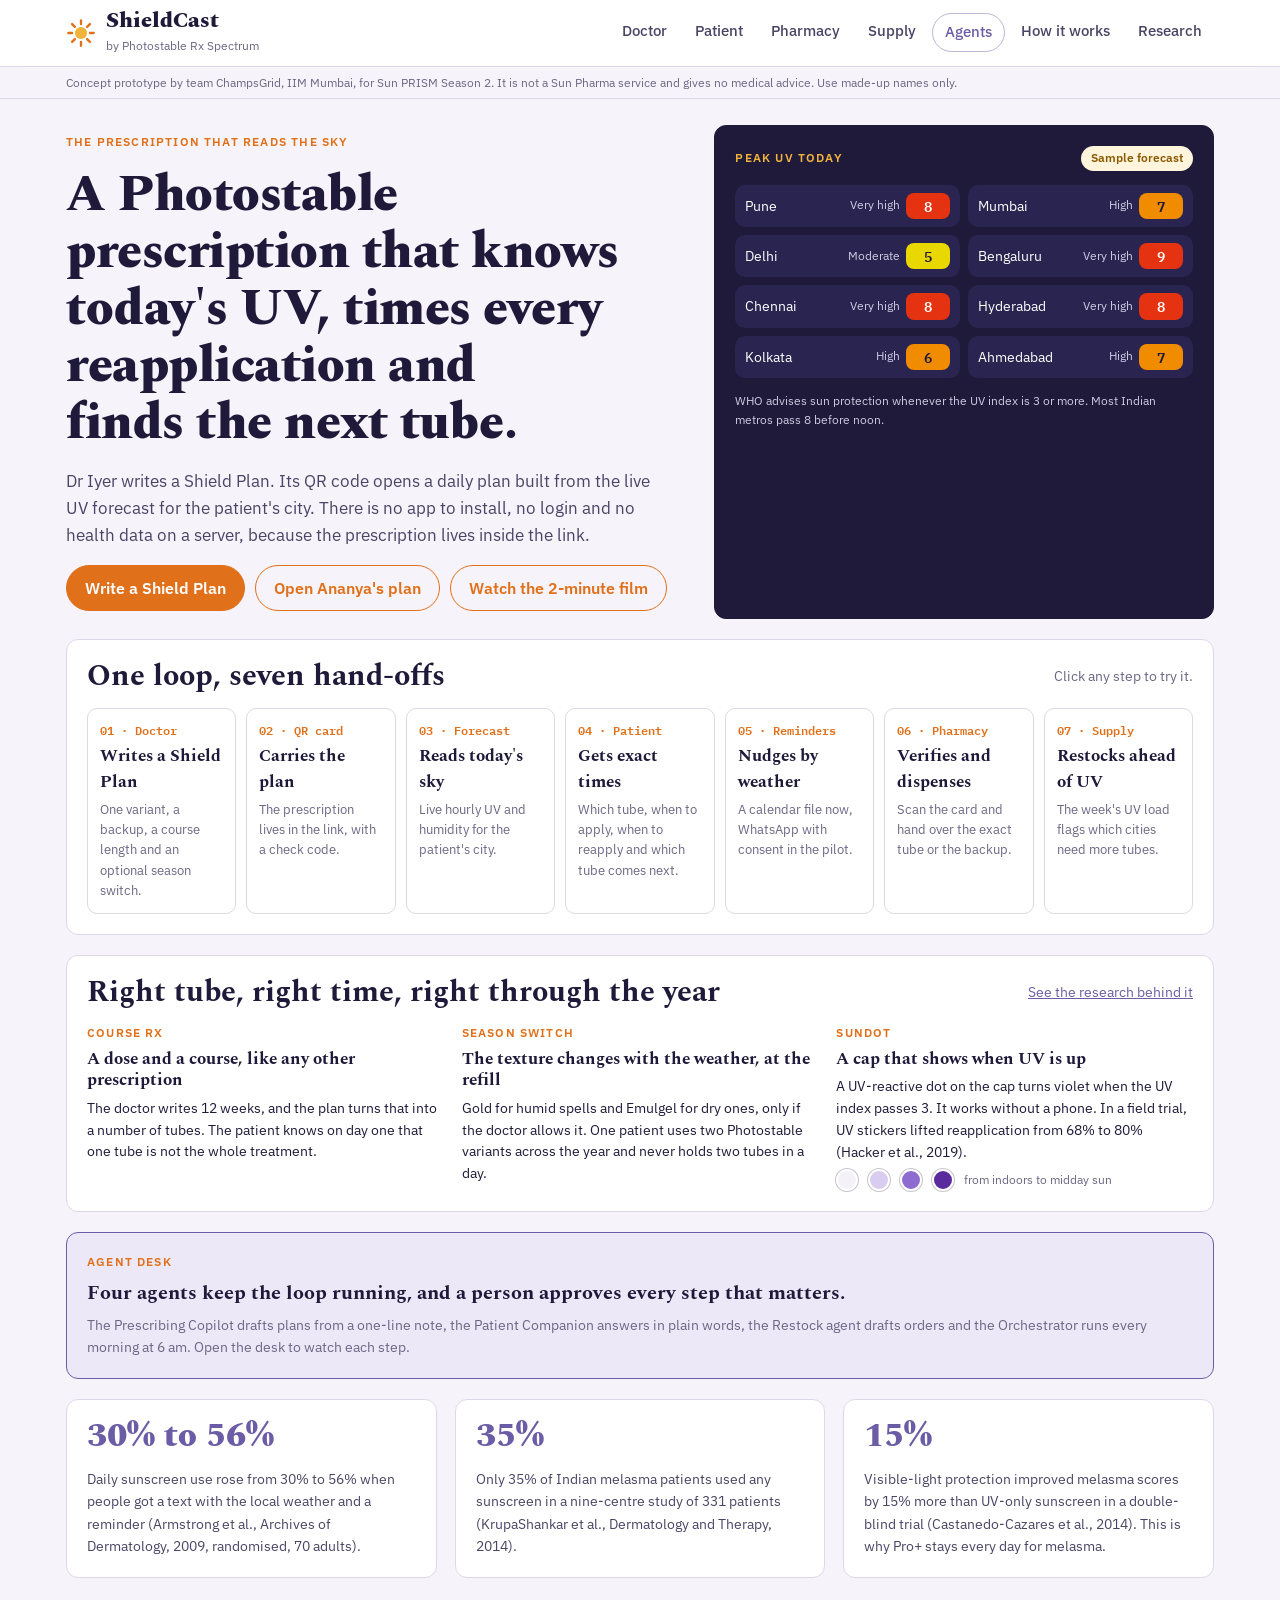
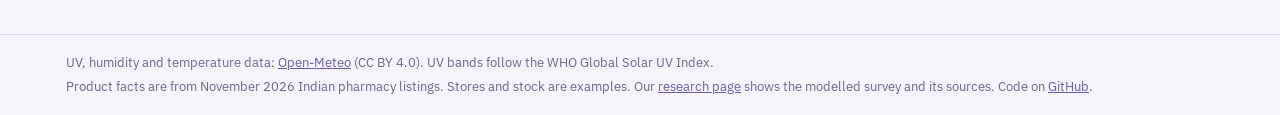
==== commit d645456f: "Research page: show how the modelled panel was built Co-Authored-By: Claude Fable 5.2 <noreply@anthr" ====
--- a/index.html
+++ b/index.html
@@ -240,7 +240,7 @@
 </main>
 <footer class="foot"><div class="wrap">
   <span>UV, humidity and temperature data: <a href="https://open-meteo.com/" target="_blank" rel="noopener">Open-Meteo</a> (CC BY 4.0). UV bands follow the WHO Global Solar UV Index.</span>
-  <span>Product facts are from November 2026 Indian pharmacy listings. Stores and stock are examples. Our <a href="research.html">research page</a> shows the modelled survey and the live survey. Code on <a href="https://github.com/Sabyapro123/photostable-shieldcast" target="_blank" rel="noopener">GitHub</a>.</span>
+  <span>Product facts are from November 2026 Indian pharmacy listings. Stores and stock are examples. Our <a href="research.html">research page</a> shows the modelled survey and its sources. Code on <a href="https://github.com/Sabyapro123/photostable-shieldcast" target="_blank" rel="noopener">GitHub</a>.</span>
 </div></footer>
 <div class="toast" id="toast" role="status" hidden></div>
 </body>
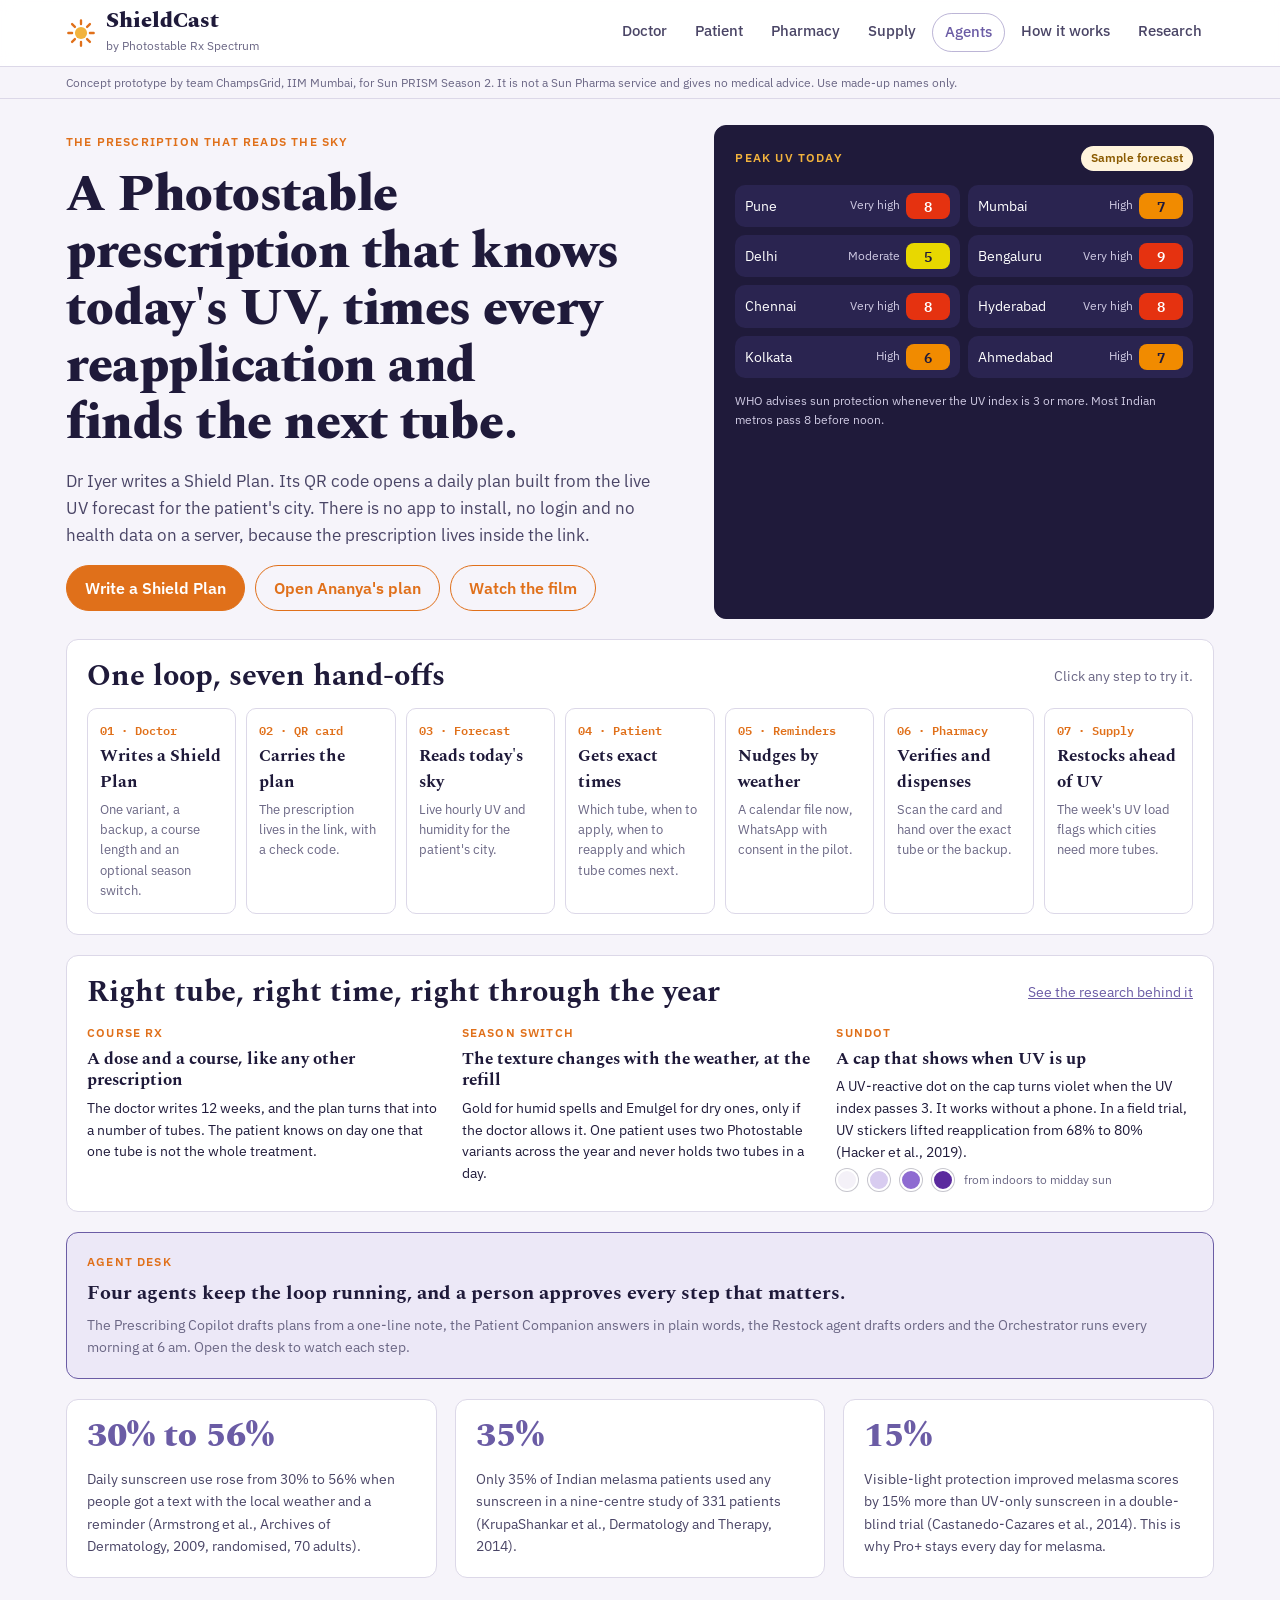
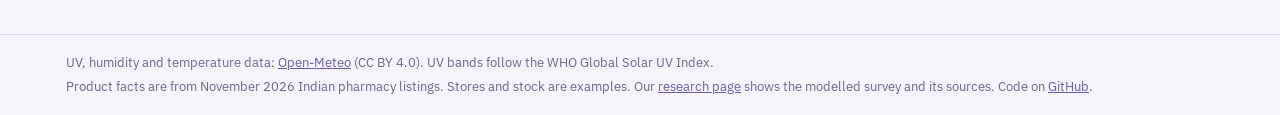
==== commit 1974704c: "Add the real survey of 17 users, a share button and the new film Co-Authored-By: Claude Fable 5.2 <n" ====
--- a/index.html
+++ b/index.html
@@ -49,7 +49,7 @@
       <div class="row">
         <a class="btn" href="#doctor">Write a Shield Plan</a>
         <a class="btn ghost" id="sampleLink" href="#today">Open Ananya's plan</a>
-        <a class="btn ghost" href="film.html">Watch the 2-minute film</a>
+        <a class="btn ghost" href="film.html">Watch the film</a>
       </div>
     </div>
     <div class="hero-sky panel dark">
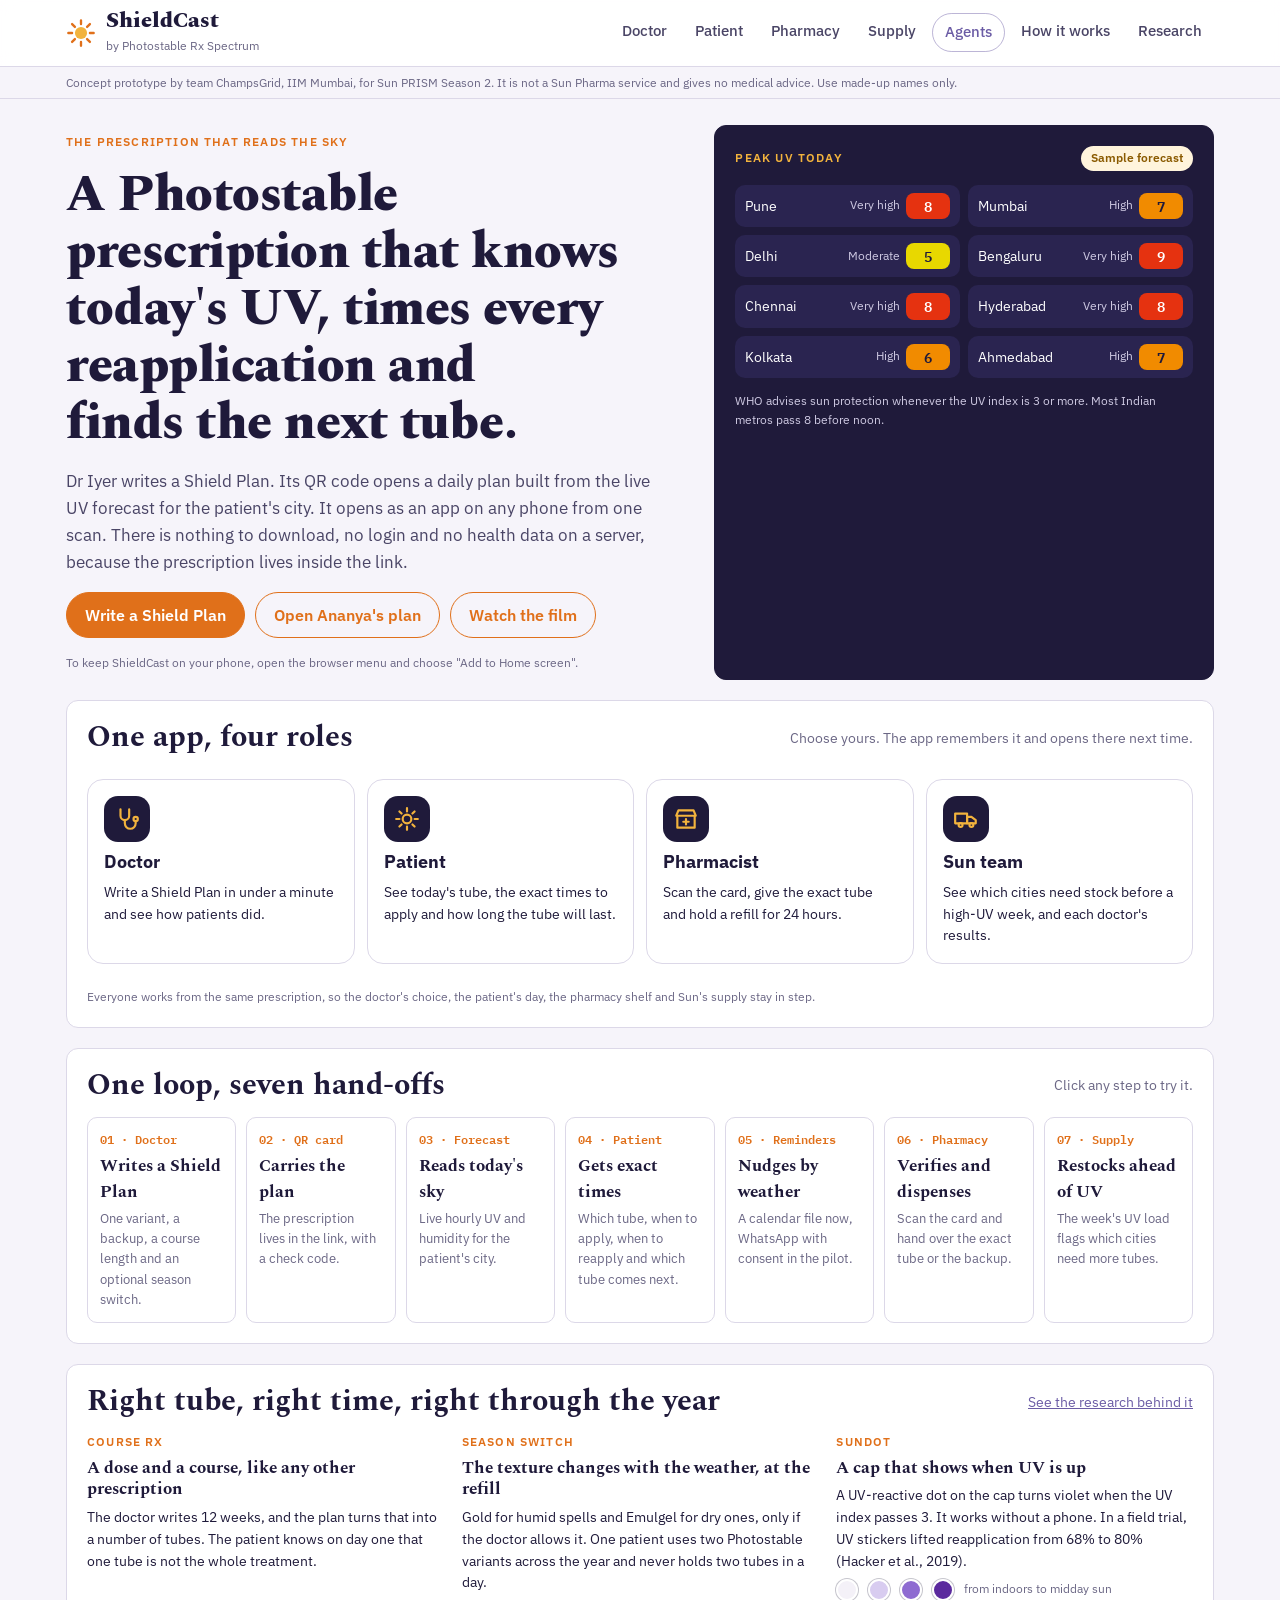
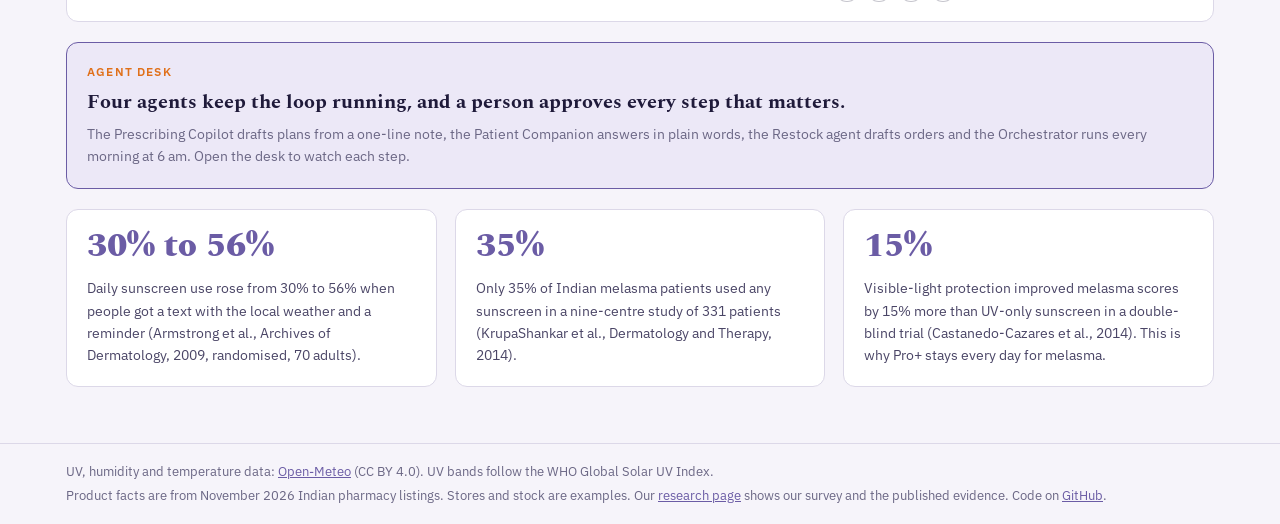
==== commit bcff988e: "One ShieldCast app with four roles, the 30-response survey and published evidence Co-Authored-By: Cl" ====
--- a/index.html
+++ b/index.html
@@ -6,8 +6,12 @@
 <title>ShieldCast · Photostable</title>
 <meta name="description" content="ShieldCast turns a dermatologist's Photostable prescription into a daily plan that reads the live UV forecast, times every reapplication, tracks the tube and finds the refill. Concept prototype by team ChampsGrid, IIM Mumbai.">
 <meta property="og:title" content="ShieldCast: the prescription that reads the sky">
-<meta property="og:description" content="A weather-aware Photostable prescription. No app, no login, no stored health data.">
+<meta property="og:description" content="One app for the doctor, the patient, the pharmacist and Sun. It opens from a scan, with nothing to download.">
 <meta name="theme-color" content="#1F1A3A">
+<link rel="manifest" href="manifest.webmanifest">
+<link rel="apple-touch-icon" href="icons/icon-192.png">
+<meta name="apple-mobile-web-app-capable" content="yes">
+<meta name="apple-mobile-web-app-title" content="ShieldCast">
 <link rel="icon" href="data:image/svg+xml,%3Csvg xmlns='http://www.w3.org/2000/svg' viewBox='0 0 64 64'%3E%3Ccircle cx='32' cy='32' r='14' fill='%23F2B33D'/%3E%3Cg stroke='%23E0701A' stroke-width='5' stroke-linecap='round'%3E%3Cpath d='M32 4v8M32 52v8M4 32h8M52 32h8M12 12l6 6M46 46l6 6M12 52l6-6M46 18l6-6'/%3E%3C/g%3E%3C/svg%3E">
 <link rel="preconnect" href="https://fonts.googleapis.com">
 <link rel="preconnect" href="https://fonts.gstatic.com" crossorigin>
@@ -45,18 +49,31 @@
     <div class="hero-copy">
       <span class="eyebrow">The prescription that reads the sky</span>
       <h1>A Photostable prescription that knows today's UV, times every reapplication and finds the next tube.</h1>
-      <p class="lead">Dr Iyer writes a Shield Plan. Its QR code opens a daily plan built from the live UV forecast for the patient's city. There is no app to install, no login and no health data on a server, because the prescription lives inside the link.</p>
+      <p class="lead">Dr Iyer writes a Shield Plan. Its QR code opens a daily plan built from the live UV forecast for the patient's city. It opens as an app on any phone from one scan. There is nothing to download, no login and no health data on a server, because the prescription lives inside the link.</p>
       <div class="row">
         <a class="btn" href="#doctor">Write a Shield Plan</a>
         <a class="btn ghost" id="sampleLink" href="#today">Open Ananya's plan</a>
         <a class="btn ghost" href="film.html">Watch the film</a>
-      </div>
+        <button class="btn ghost" id="installBtn" type="button" hidden>Install the app</button>
+      </div>
+      <p class="tiny muted" id="installHint">To keep ShieldCast on your phone, open the browser menu and choose "Add to Home screen".</p>
     </div>
     <div class="hero-sky panel dark">
       <div class="row between"><span class="eyebrow light">Peak UV today</span><span class="pill" id="skyLive">Loading the forecast</span></div>
       <div class="sky" id="sky"></div>
       <p class="tiny muted-light">WHO advises sun protection whenever the UV index is 3 or more. Most Indian metros pass 8 before noon.</p>
     </div>
+  </div>
+
+  <div class="panel">
+    <div class="row between"><h2>One app, four roles</h2><span class="small muted">Choose yours. The app remembers it and opens there next time.</span></div>
+    <div class="roles" id="roles">
+      <a class="role" href="#doctor" data-role="doctor"><span class="role-ic" aria-hidden="true"><svg viewBox="0 0 24 24" width="26" height="26" fill="none" stroke="currentColor" stroke-width="2" stroke-linecap="round" stroke-linejoin="round"><path d="M6 3v6a4 4 0 0 0 8 0V3"/><path d="M10 13v3a5 5 0 0 0 10 0v-2"/><circle cx="20" cy="12" r="2"/></svg></span><b>Doctor</b><span class="small">Write a Shield Plan in under a minute and see how patients did.</span></a>
+      <a class="role" href="#today" data-role="today"><span class="role-ic" aria-hidden="true"><svg viewBox="0 0 24 24" width="26" height="26" fill="none" stroke="currentColor" stroke-width="2" stroke-linecap="round"><circle cx="12" cy="12" r="4"/><path d="M12 2v3M12 19v3M2 12h3M19 12h3M5 5l2 2M17 17l2 2M5 19l2-2M17 7l2-2"/></svg></span><b>Patient</b><span class="small">See today's tube, the exact times to apply and how long the tube will last.</span></a>
+      <a class="role" href="#pharmacy" data-role="pharmacy"><span class="role-ic" aria-hidden="true"><svg viewBox="0 0 24 24" width="26" height="26" fill="none" stroke="currentColor" stroke-width="2" stroke-linecap="round" stroke-linejoin="round"><path d="M4 9h16v11H4z"/><path d="M3 9l2-5h14l2 5"/><path d="M12 12v5M9.5 14.5h5"/></svg></span><b>Pharmacist</b><span class="small">Scan the card, give the exact tube and hold a refill for 24 hours.</span></a>
+      <a class="role" href="#supply" data-role="supply"><span class="role-ic" aria-hidden="true"><svg viewBox="0 0 24 24" width="26" height="26" fill="none" stroke="currentColor" stroke-width="2" stroke-linecap="round" stroke-linejoin="round"><path d="M2 7h11v9H2z"/><path d="M13 10h4l4 3v3h-8z"/><circle cx="7" cy="17.5" r="1.8"/><circle cx="17" cy="17.5" r="1.8"/></svg></span><b>Sun team</b><span class="small">See which cities need stock before a high-UV week, and each doctor's results.</span></a>
+    </div>
+    <p class="tiny muted">Everyone works from the same prescription, so the doctor's choice, the patient's day, the pharmacy shelf and Sun's supply stay in step.</p>
   </div>
 
   <div class="panel">
@@ -240,8 +257,15 @@
 </main>
 <footer class="foot"><div class="wrap">
   <span>UV, humidity and temperature data: <a href="https://open-meteo.com/" target="_blank" rel="noopener">Open-Meteo</a> (CC BY 4.0). UV bands follow the WHO Global Solar UV Index.</span>
-  <span>Product facts are from November 2026 Indian pharmacy listings. Stores and stock are examples. Our <a href="research.html">research page</a> shows the modelled survey and its sources. Code on <a href="https://github.com/Sabyapro123/photostable-shieldcast" target="_blank" rel="noopener">GitHub</a>.</span>
+  <span>Product facts are from November 2026 Indian pharmacy listings. Stores and stock are examples. Our <a href="research.html">research page</a> shows our survey and the published evidence. Code on <a href="https://github.com/Sabyapro123/photostable-shieldcast" target="_blank" rel="noopener">GitHub</a>.</span>
 </div></footer>
+<nav class="appbar" aria-label="App">
+  <a href="#home" data-v="home"><svg viewBox="0 0 24 24" width="22" height="22" fill="none" stroke="currentColor" stroke-width="2" stroke-linecap="round" stroke-linejoin="round" aria-hidden="true"><path d="M3 11l9-8 9 8"/><path d="M5 10v10h14V10"/></svg><span>Home</span></a>
+  <a href="#doctor" data-v="doctor"><svg viewBox="0 0 24 24" width="22" height="22" fill="none" stroke="currentColor" stroke-width="2" stroke-linecap="round" stroke-linejoin="round" aria-hidden="true"><path d="M6 3v6a4 4 0 0 0 8 0V3"/><path d="M10 13v3a5 5 0 0 0 10 0v-2"/><circle cx="20" cy="12" r="2"/></svg><span>Doctor</span></a>
+  <a href="#today" data-v="today"><svg viewBox="0 0 24 24" width="22" height="22" fill="none" stroke="currentColor" stroke-width="2" stroke-linecap="round" aria-hidden="true"><circle cx="12" cy="12" r="4"/><path d="M12 2v3M12 19v3M2 12h3M19 12h3M5 5l2 2M17 17l2 2M5 19l2-2M17 7l2-2"/></svg><span>My plan</span></a>
+  <a href="#pharmacy" data-v="pharmacy"><svg viewBox="0 0 24 24" width="22" height="22" fill="none" stroke="currentColor" stroke-width="2" stroke-linecap="round" stroke-linejoin="round" aria-hidden="true"><path d="M4 9h16v11H4z"/><path d="M3 9l2-5h14l2 5"/><path d="M12 12v5M9.5 14.5h5"/></svg><span>Pharmacy</span></a>
+  <a href="#supply" data-v="supply"><svg viewBox="0 0 24 24" width="22" height="22" fill="none" stroke="currentColor" stroke-width="2" stroke-linecap="round" stroke-linejoin="round" aria-hidden="true"><path d="M2 7h11v9H2z"/><path d="M13 10h4l4 3v3h-8z"/><circle cx="7" cy="17.5" r="1.8"/><circle cx="17" cy="17.5" r="1.8"/></svg><span>Sun team</span></a>
+</nav>
 <div class="toast" id="toast" role="status" hidden></div>
 </body>
 </html>
--- a/css/style.css
+++ b/css/style.css
@@ -268,3 +268,20 @@
 .dot { flex: 0 0 auto; width: 22px; height: 22px; border-radius: 50%; border: 2px solid #fff; box-shadow: 0 0 0 1px rgba(31,26,58,.25); transition: background .6s ease; }
 .dot-clear { background: #F4F1F8; } .dot-pale { background: #D8CCF0; } .dot-violet { background: #8E6BD1; } .dot-deep { background: #5B2A9E; }
 .pdbox { padding: 10px 12px; border-radius: 12px; background: #E6F2EE; font-size: .9rem; }
+
+/* ---------- app shell ---------- */
+.roles{display:grid;grid-template-columns:repeat(4,minmax(0,1fr));gap:12px;margin:10px 0}
+.role{display:flex;flex-direction:column;gap:6px;padding:16px;border:1px solid var(--line);border-radius:16px;text-decoration:none;color:var(--ink);background:var(--surface)}
+.role:hover,.role:focus-visible{border-color:var(--orange);outline:none}
+.role b{font-family:var(--serif,inherit);font-size:1.1rem}
+.role-ic{display:grid;place-items:center;width:46px;height:46px;border-radius:14px;background:var(--ink);color:var(--amber)}
+.appbar{display:none}
+html.standalone #installHint{display:none}
+@media (max-width:760px){
+  .roles{grid-template-columns:repeat(2,minmax(0,1fr))}
+  .tabs{display:none}
+  body{padding-bottom:calc(68px + env(safe-area-inset-bottom))}
+  .appbar{display:grid;grid-template-columns:repeat(5,1fr);position:fixed;left:0;right:0;bottom:0;z-index:30;background:var(--ink);padding:6px 4px calc(6px + env(safe-area-inset-bottom));box-shadow:0 -6px 20px rgba(0,0,0,.18)}
+  .appbar a{display:flex;flex-direction:column;align-items:center;gap:2px;padding:6px 2px;border-radius:12px;color:#C9C5D8;text-decoration:none;font-size:.7rem;font-weight:600}
+  .appbar a[aria-current="page"]{color:var(--ink);background:var(--amber)}
+}
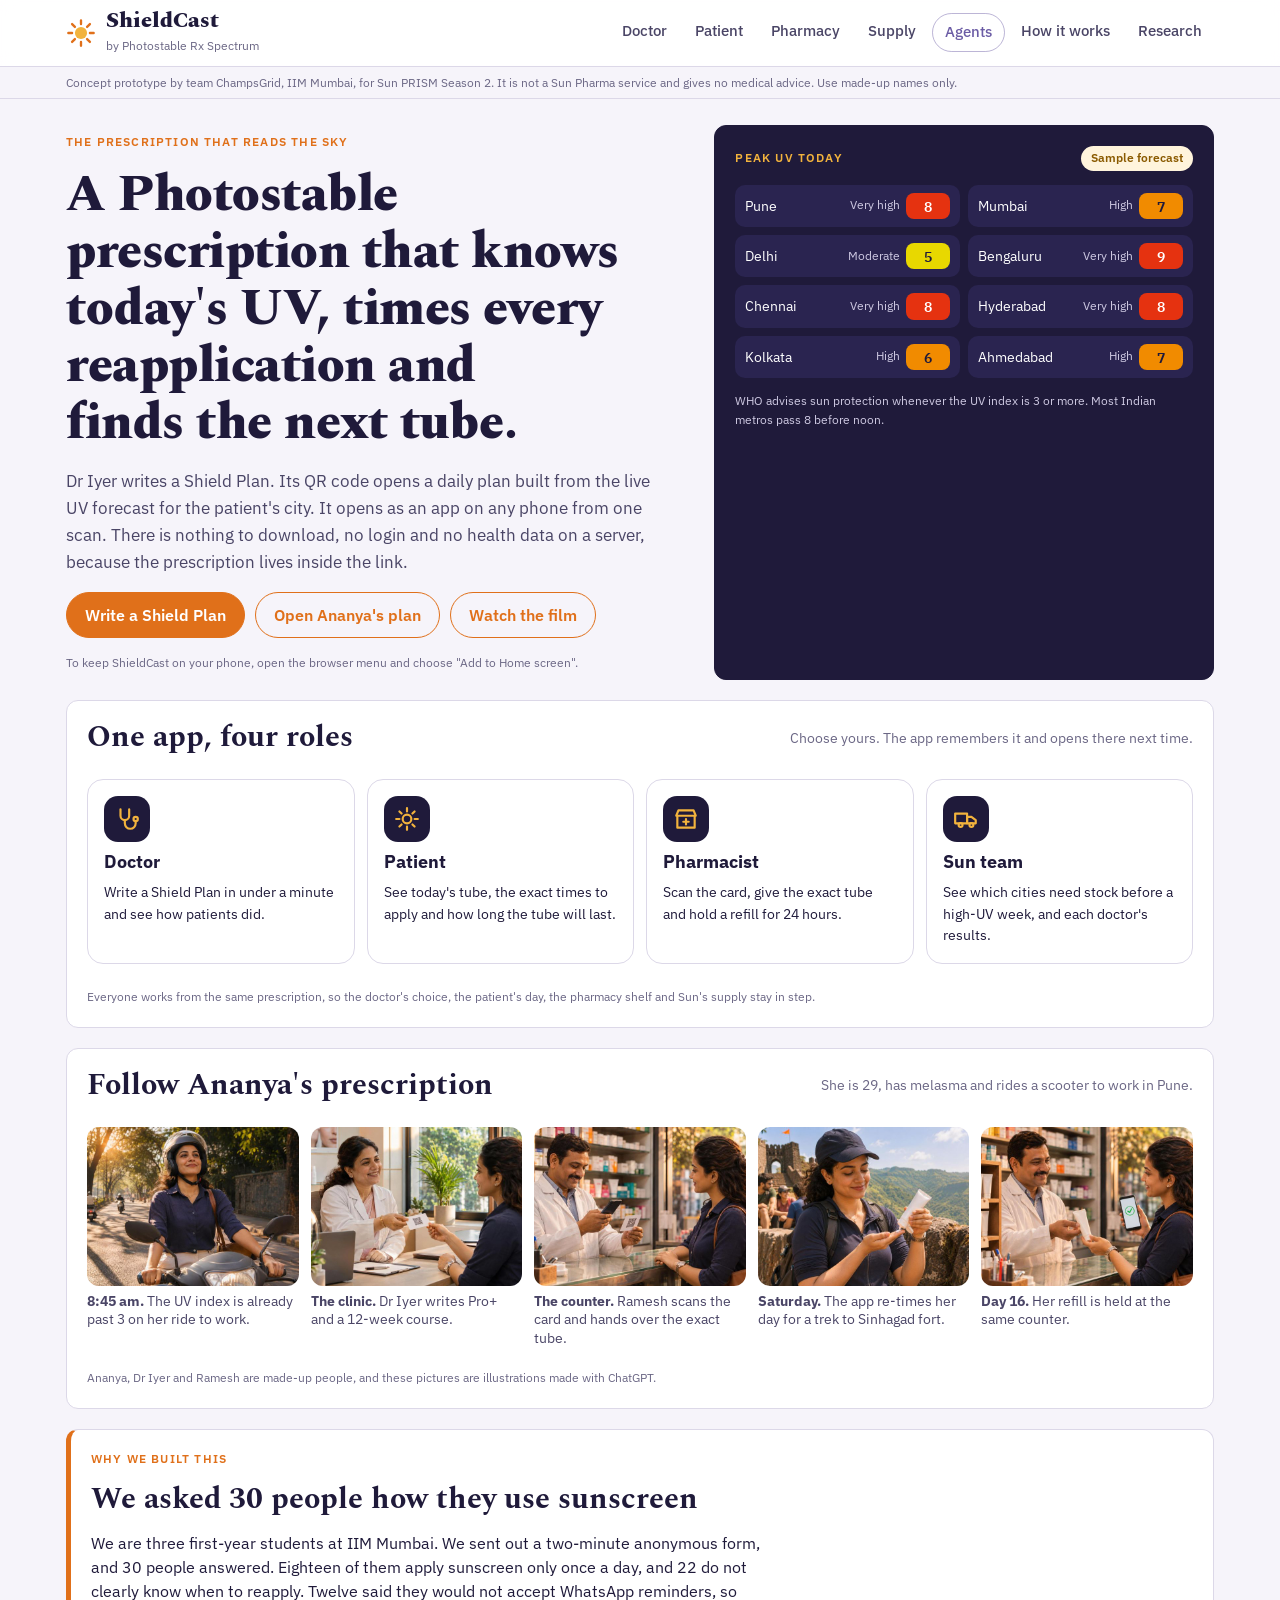
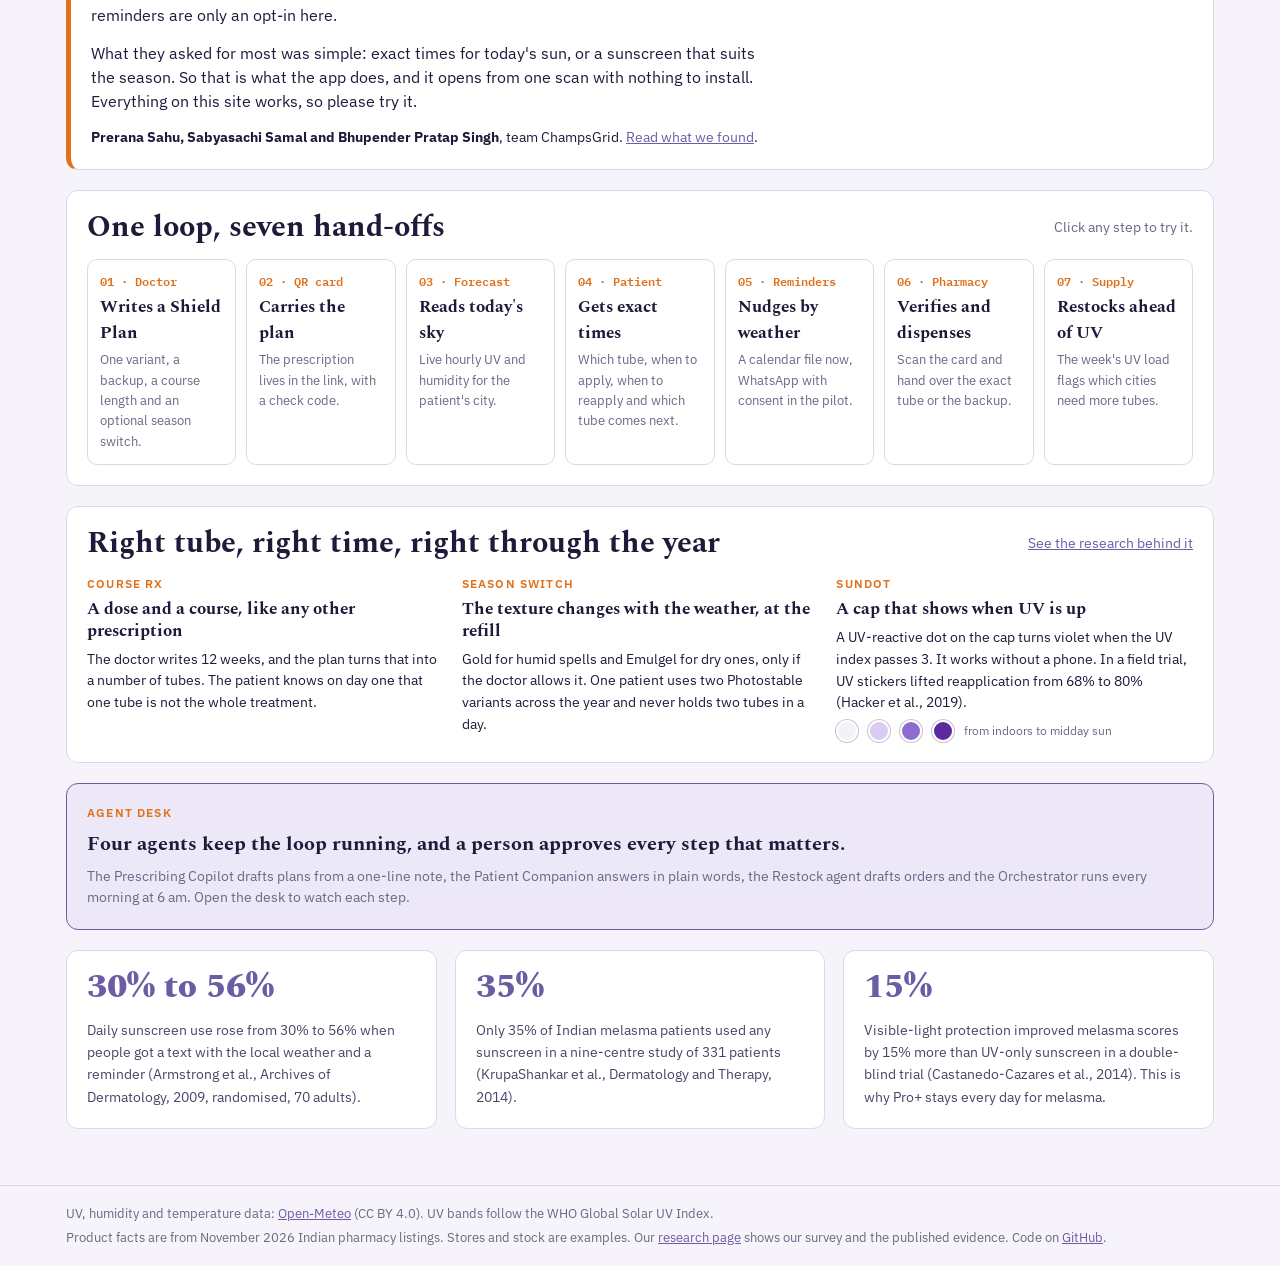
==== commit 7dd38d7a: "Home page: Ananya's photo story and a note from the team; survey totals checked against the response" ====
--- a/index.html
+++ b/index.html
@@ -77,6 +77,26 @@
   </div>
 
   <div class="panel">
+    <div class="row between"><h2>Follow Ananya's prescription</h2><span class="small muted">She is 29, has melasma and rides a scooter to work in Pune.</span></div>
+    <div class="story">
+      <figure><img src="assets/story/scooter.jpg" alt="Ananya rides to work in the morning sun" loading="lazy"><figcaption><b>8:45 am.</b> The UV index is already past 3 on her ride to work.</figcaption></figure>
+      <figure><img src="assets/story/clinic.jpg" alt="Dr Iyer writes the plan in her clinic" loading="lazy"><figcaption><b>The clinic.</b> Dr Iyer writes Pro+ and a 12-week course.</figcaption></figure>
+      <figure><img src="assets/story/pharmacy.jpg" alt="The pharmacist scans the card at the counter" loading="lazy"><figcaption><b>The counter.</b> Ramesh scans the card and hands over the exact tube.</figcaption></figure>
+      <figure><img src="assets/story/trek.jpg" alt="Ananya reapplies sunscreen on a trek" loading="lazy"><figcaption><b>Saturday.</b> The app re-times her day for a trek to Sinhagad fort.</figcaption></figure>
+      <figure><img src="assets/story/refill.jpg" alt="Ananya collects her refill" loading="lazy"><figcaption><b>Day 16.</b> Her refill is held at the same counter.</figcaption></figure>
+    </div>
+    <p class="tiny muted">Ananya, Dr Iyer and Ramesh are made-up people, and these pictures are illustrations made with ChatGPT.</p>
+  </div>
+
+  <div class="panel why">
+    <span class="eyebrow">Why we built this</span>
+    <h2>We asked 30 people how they use sunscreen</h2>
+    <p class="measure">We are three first-year students at IIM Mumbai. We sent out a two-minute anonymous form, and 30 people answered. Eighteen of them apply sunscreen only once a day, and 22 do not clearly know when to reapply. Twelve said they would not accept WhatsApp reminders, so reminders are only an opt-in here.</p>
+    <p class="measure">What they asked for most was simple: exact times for today's sun, or a sunscreen that suits the season. So that is what the app does, and it opens from one scan with nothing to install. Everything on this site works, so please try it.</p>
+    <p class="small"><b>Prerana Sahu, Sabyasachi Samal and Bhupender Pratap Singh</b>, team ChampsGrid. <a href="research.html">Read what we found</a>.</p>
+  </div>
+
+  <div class="panel">
     <div class="row between"><h2>One loop, seven hand-offs</h2><span class="small muted">Click any step to try it.</span></div>
     <ol class="loop" id="loop"></ol>
   </div>
--- a/css/style.css
+++ b/css/style.css
@@ -285,3 +285,12 @@
   .appbar a{display:flex;flex-direction:column;align-items:center;gap:2px;padding:6px 2px;border-radius:12px;color:#C9C5D8;text-decoration:none;font-size:.7rem;font-weight:600}
   .appbar a[aria-current="page"]{color:var(--ink);background:var(--amber)}
 }
+
+/* Ananya's story and the team note on the home view */
+.story{display:grid;grid-template-columns:repeat(5,minmax(0,1fr));gap:12px;margin:10px 0 8px}
+.story figure{margin:0}
+.story img{width:100%;aspect-ratio:4/3;object-fit:cover;border-radius:12px;display:block}
+.story figcaption{font-size:.86rem;line-height:1.35;margin-top:6px;color:var(--ink2)}
+@media (max-width:900px){.story{grid-template-columns:repeat(2,minmax(0,1fr))}}
+.why{border-left:5px solid var(--orange)}
+.why p.measure{max-width:68ch}
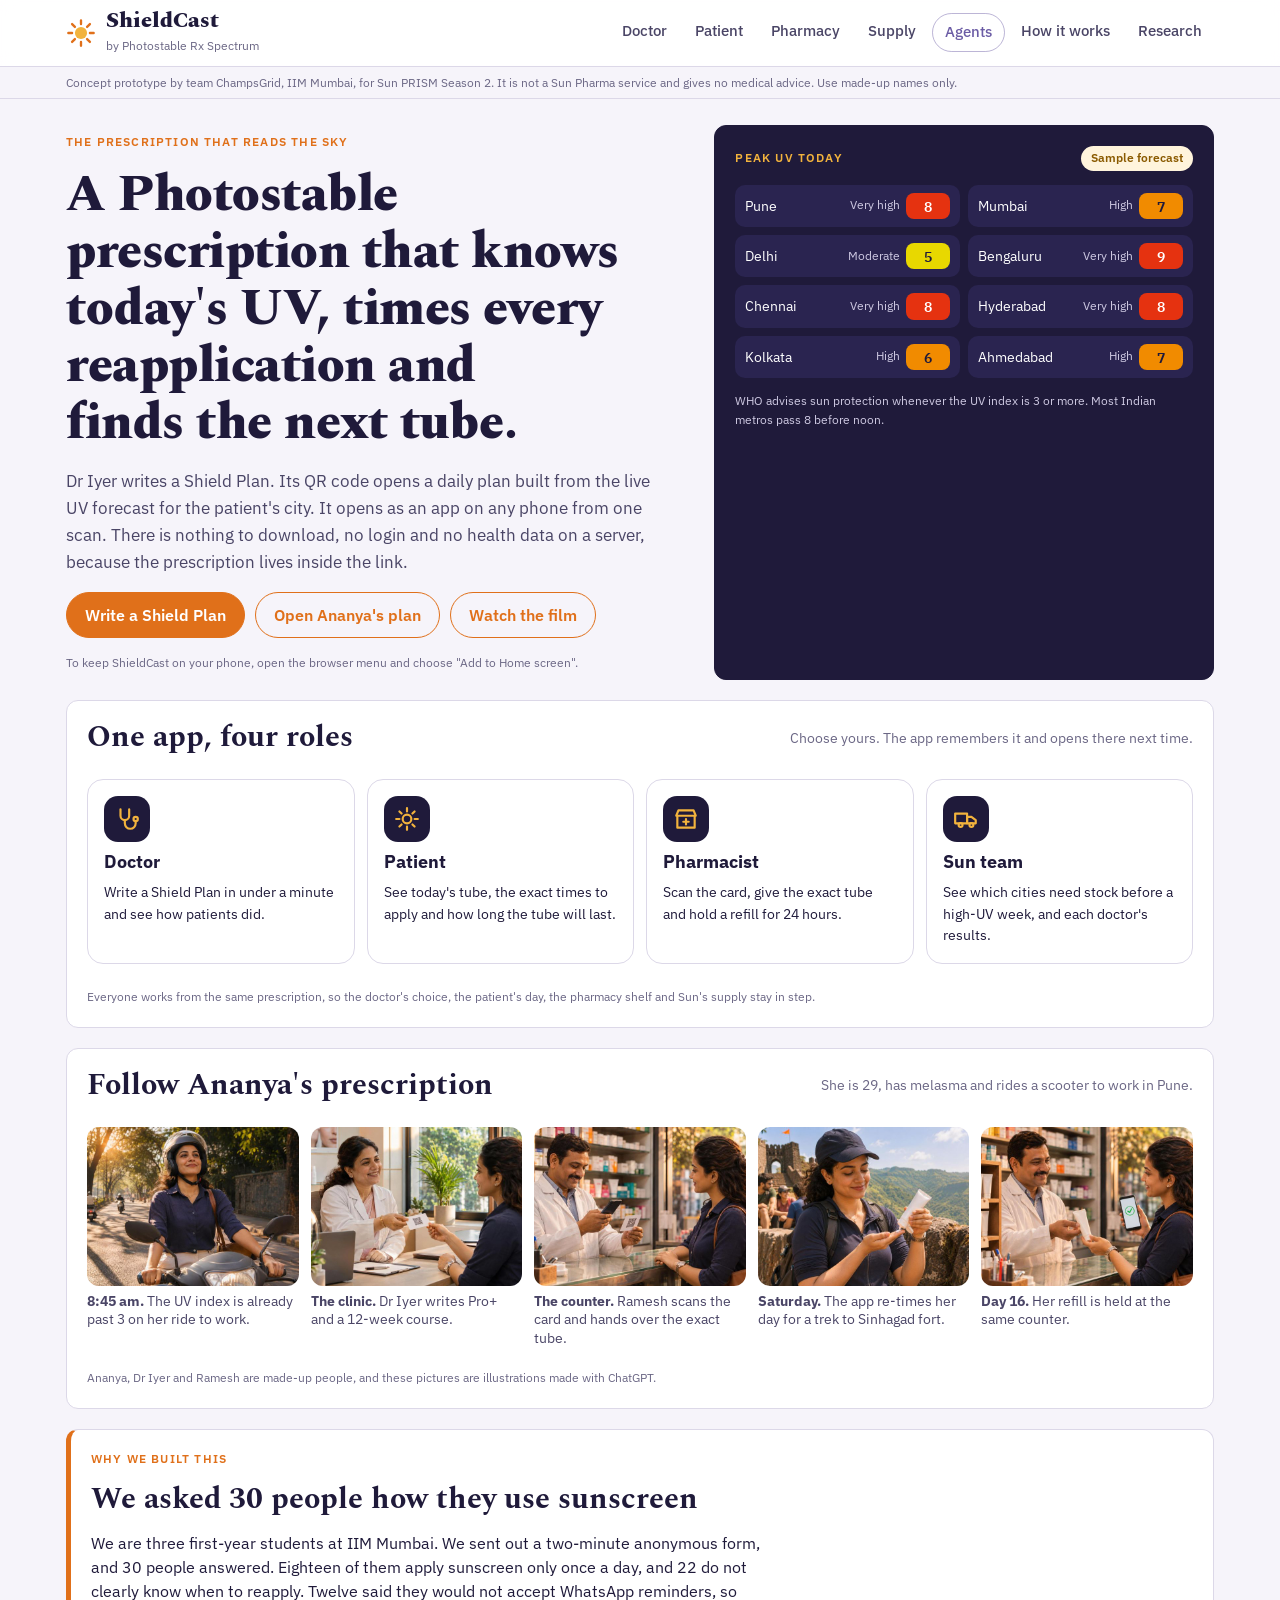
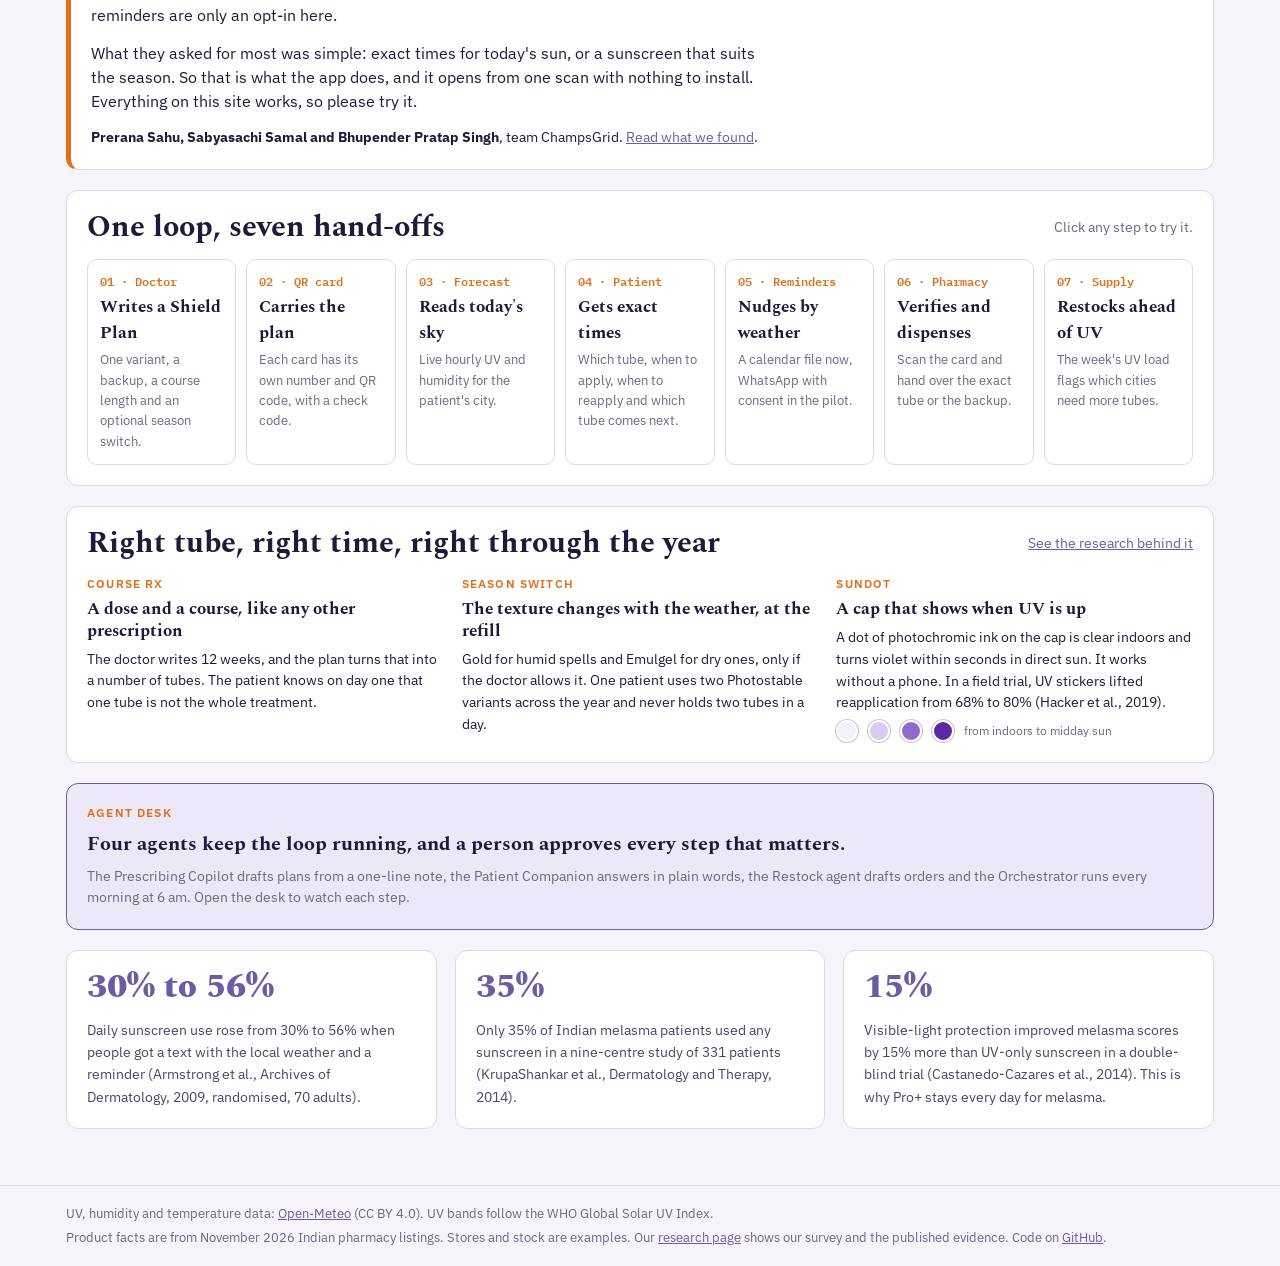
==== commit ea144358: "Doctor view: how each patient gets a code and the clinic's one screen; pharmacy pickup list; accurat" ====
--- a/index.html
+++ b/index.html
@@ -106,7 +106,7 @@
     <div class="grid3 feat">
       <div><span class="eyebrow">Course Rx</span><b>A dose and a course, like any other prescription</b><p class="small">The doctor writes 12 weeks, and the plan turns that into a number of tubes. The patient knows on day one that one tube is not the whole treatment.</p></div>
       <div><span class="eyebrow">Season Switch</span><b>The texture changes with the weather, at the refill</b><p class="small">Gold for humid spells and Emulgel for dry ones, only if the doctor allows it. One patient uses two Photostable variants across the year and never holds two tubes in a day.</p></div>
-      <div><span class="eyebrow">SunDot</span><b>A cap that shows when UV is up</b><p class="small">A UV-reactive dot on the cap turns violet when the UV index passes 3. It works without a phone. In a field trial, UV stickers lifted reapplication from 68% to 80% (Hacker et al., 2019).</p><div class="row"><span class="dot dot-clear"></span><span class="dot dot-pale"></span><span class="dot dot-violet"></span><span class="dot dot-deep"></span><span class="tiny muted">from indoors to midday sun</span></div></div>
+      <div><span class="eyebrow">SunDot</span><b>A cap that shows when UV is up</b><p class="small">A dot of photochromic ink on the cap is clear indoors and turns violet within seconds in direct sun. It works without a phone. In a field trial, UV stickers lifted reapplication from 68% to 80% (Hacker et al., 2019).</p><div class="row"><span class="dot dot-clear"></span><span class="dot dot-pale"></span><span class="dot dot-violet"></span><span class="dot dot-deep"></span><span class="tiny muted">from indoors to midday sun</span></div></div>
     </div>
   </div>
 
@@ -146,6 +146,26 @@
       </div>
     </div>
   </div>
+  <div class="grid2">
+    <div class="panel">
+      <span class="eyebrow">How each patient gets a unique code</span>
+      <h3>You never make a QR code yourself</h3>
+      <ol class="routes">
+        <li><b>On e-prescription software.</b> Tick "Add ShieldCast plan" and the QR code prints on the prescription itself.</li>
+        <li><b>On paper.</b> Your rep gives you a pad of 100 Shield Cards. Every card already carries its own number and QR code, linked to your clinic. Tick the tube, the backup and the weeks, and sign it, as you would a prescription. Your assistant scans it once to copy the ticks, or the patient confirms them on her first scan.</li>
+        <li><b>On a teleconsult.</b> Issue the plan here and send the link on WhatsApp or SMS.</li>
+      </ol>
+      <div class="padcard" aria-label="Example Shield Card">
+        <div><b>Shield Card</b> <span class="tiny muted">No. SC-PUN-0417-0063</span><br><span class="tiny">Skin clinic, Kothrud, Pune</span>
+          <div class="ticks"><span>☑ Pro+</span><span>☐ Gold</span><span>☐ Acne</span><span>☐ Emulgel</span></div>
+          <div class="ticks"><span>Backup: ☑ Gold</span><span>Course: ☐ 4 ☐ 8 ☑ 12 weeks</span></div>
+          <span class="tiny muted">Doctor's signature ____________</span></div>
+        <div class="padqr" id="padQr"></div>
+      </div>
+    </div>
+    <div class="panel" id="clinicPanel"></div>
+  </div>
+
   <div class="panel">
     <div class="row between"><h3>Cards issued on this device</h3><span class="small muted" id="issuedCount"></span></div>
     <div class="tablewrap"><table class="data" id="issuedTable"></table></div>
@@ -194,6 +214,8 @@
       <div id="reorder"></div>
     </div>
   </div>
+  <div class="panel" id="holdPanel"></div>
+
   <div class="panel">
     <div class="row between"><h3>Dispensing log on this device</h3><button class="btn ghost small" id="clearLog" type="button">Clear the log</button></div>
     <div class="tablewrap"><table class="data" id="dispLog"></table></div>
--- a/css/style.css
+++ b/css/style.css
@@ -294,3 +294,13 @@
 @media (max-width:900px){.story{grid-template-columns:repeat(2,minmax(0,1fr))}}
 .why{border-left:5px solid var(--orange)}
 .why p.measure{max-width:68ch}
+
+/* how each patient gets a code, the clinic screen and the pharmacy holds */
+.routes{margin:6px 0 12px;padding-left:20px}.routes li{margin-bottom:6px;line-height:1.4}
+.padcard{display:flex;gap:14px;align-items:center;justify-content:space-between;border:1.5px dashed var(--orange);border-radius:12px;padding:12px 14px;background:#FFFBF6}
+.padcard .ticks{display:flex;flex-wrap:wrap;gap:4px 14px;margin:6px 0;font-size:.9rem}
+.padqr canvas,.padqr img{width:96px;height:96px}
+.kpis{display:grid;grid-template-columns:repeat(4,1fr);gap:8px;margin:8px 0 10px}
+.kpis div{background:var(--paper,#F4F1F8);border-radius:10px;padding:8px;text-align:center}
+.kpis b{display:block;font-size:1.3rem;color:var(--ink)}.kpis span{font-size:.78rem;color:var(--ink2)}
+@media (max-width:700px){.kpis{grid-template-columns:repeat(2,1fr)}}
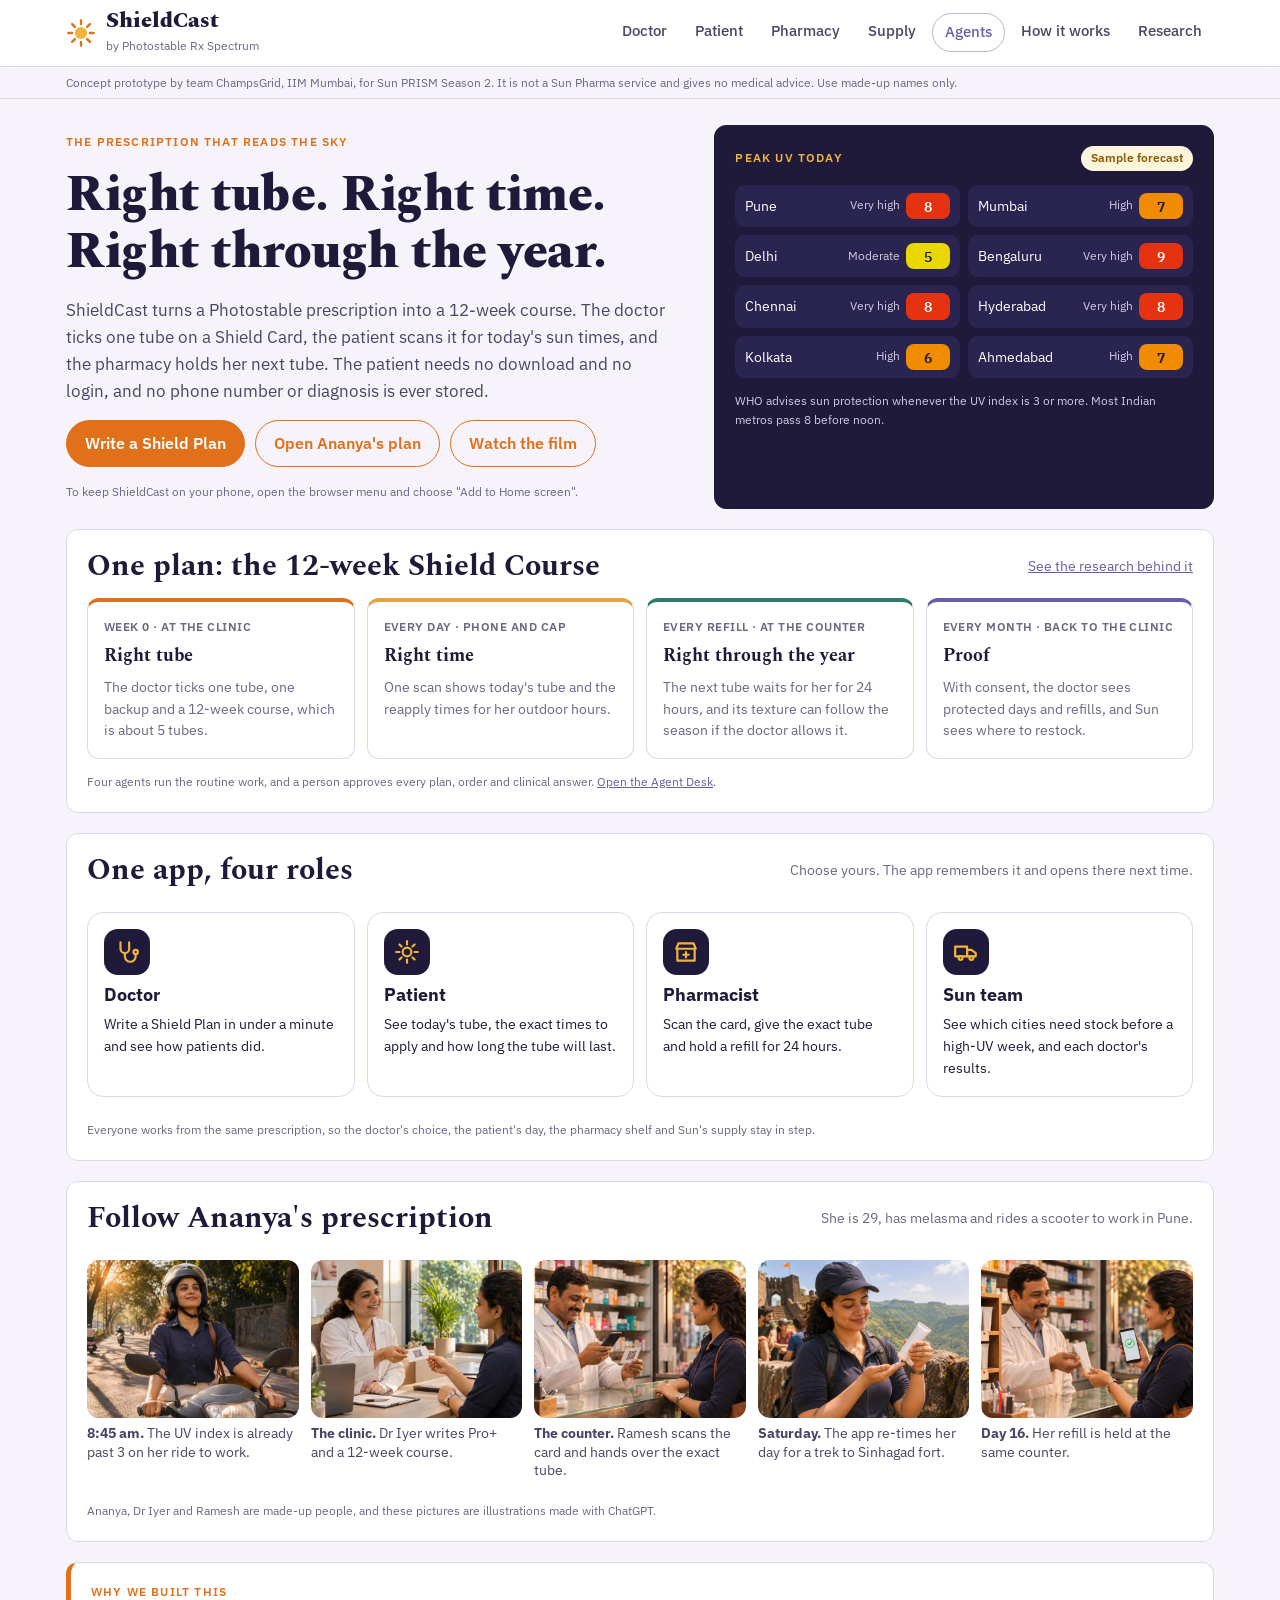
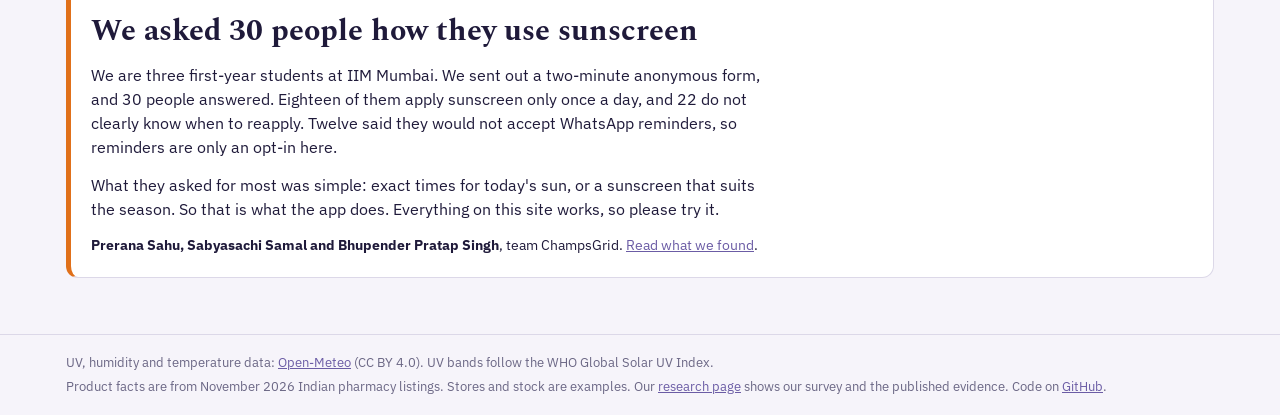
==== commit 94193666: "Home: lead with the 12-week Shield Course, drop repeated panels, align storage and reapply claims wi" ====
--- a/index.html
+++ b/index.html
@@ -48,8 +48,8 @@
   <div class="hero">
     <div class="hero-copy">
       <span class="eyebrow">The prescription that reads the sky</span>
-      <h1>A Photostable prescription that knows today's UV, times every reapplication and finds the next tube.</h1>
-      <p class="lead">Dr Iyer writes a Shield Plan. Its QR code opens a daily plan built from the live UV forecast for the patient's city. It opens as an app on any phone from one scan. There is nothing to download, no login and no health data on a server, because the prescription lives inside the link.</p>
+      <h1>Right tube. Right time. Right through the year.</h1>
+      <p class="lead">ShieldCast turns a Photostable prescription into a 12-week course. The doctor ticks one tube on a Shield Card, the patient scans it for today's sun times, and the pharmacy holds her next tube. The patient needs no download and no login, and no phone number or diagnosis is ever stored.</p>
       <div class="row">
         <a class="btn" href="#doctor">Write a Shield Plan</a>
         <a class="btn ghost" id="sampleLink" href="#today">Open Ananya's plan</a>
@@ -63,6 +63,17 @@
       <div class="sky" id="sky"></div>
       <p class="tiny muted-light">WHO advises sun protection whenever the UV index is 3 or more. Most Indian metros pass 8 before noon.</p>
     </div>
+  </div>
+
+  <div class="panel">
+    <div class="row between"><h2>One plan: the 12-week Shield Course</h2><a class="small" href="research.html">See the research behind it</a></div>
+    <ol class="course">
+      <li><a href="#doctor"><span class="n">Week 0 · At the clinic</span><b>Right tube</b><span class="d">The doctor ticks one tube, one backup and a 12-week course, which is about 5 tubes.</span></a></li>
+      <li><a href="#today"><span class="n">Every day · Phone and cap</span><b>Right time</b><span class="d">One scan shows today's tube and the reapply times for her outdoor hours.</span></a></li>
+      <li><a href="#pharmacy"><span class="n">Every refill · At the counter</span><b>Right through the year</b><span class="d">The next tube waits for her for 24 hours, and its texture can follow the season if the doctor allows it.</span></a></li>
+      <li><a href="#supply"><span class="n">Every month · Back to the clinic</span><b>Proof</b><span class="d">With consent, the doctor sees protected days and refills, and Sun sees where to restock.</span></a></li>
+    </ol>
+    <p class="tiny muted">Four agents run the routine work, and a person approves every plan, order and clinical answer. <a href="#agents">Open the Agent Desk</a>.</p>
   </div>
 
   <div class="panel">
@@ -92,35 +103,10 @@
     <span class="eyebrow">Why we built this</span>
     <h2>We asked 30 people how they use sunscreen</h2>
     <p class="measure">We are three first-year students at IIM Mumbai. We sent out a two-minute anonymous form, and 30 people answered. Eighteen of them apply sunscreen only once a day, and 22 do not clearly know when to reapply. Twelve said they would not accept WhatsApp reminders, so reminders are only an opt-in here.</p>
-    <p class="measure">What they asked for most was simple: exact times for today's sun, or a sunscreen that suits the season. So that is what the app does, and it opens from one scan with nothing to install. Everything on this site works, so please try it.</p>
+    <p class="measure">What they asked for most was simple: exact times for today's sun, or a sunscreen that suits the season. So that is what the app does. Everything on this site works, so please try it.</p>
     <p class="small"><b>Prerana Sahu, Sabyasachi Samal and Bhupender Pratap Singh</b>, team ChampsGrid. <a href="research.html">Read what we found</a>.</p>
   </div>
 
-  <div class="panel">
-    <div class="row between"><h2>One loop, seven hand-offs</h2><span class="small muted">Click any step to try it.</span></div>
-    <ol class="loop" id="loop"></ol>
-  </div>
-
-  <div class="panel">
-    <div class="row between"><h2>Right tube, right time, right through the year</h2><a class="small" href="research.html">See the research behind it</a></div>
-    <div class="grid3 feat">
-      <div><span class="eyebrow">Course Rx</span><b>A dose and a course, like any other prescription</b><p class="small">The doctor writes 12 weeks, and the plan turns that into a number of tubes. The patient knows on day one that one tube is not the whole treatment.</p></div>
-      <div><span class="eyebrow">Season Switch</span><b>The texture changes with the weather, at the refill</b><p class="small">Gold for humid spells and Emulgel for dry ones, only if the doctor allows it. One patient uses two Photostable variants across the year and never holds two tubes in a day.</p></div>
-      <div><span class="eyebrow">SunDot</span><b>A cap that shows when UV is up</b><p class="small">A dot of photochromic ink on the cap is clear indoors and turns violet within seconds in direct sun. It works without a phone. In a field trial, UV stickers lifted reapplication from 68% to 80% (Hacker et al., 2019).</p><div class="row"><span class="dot dot-clear"></span><span class="dot dot-pale"></span><span class="dot dot-violet"></span><span class="dot dot-deep"></span><span class="tiny muted">from indoors to midday sun</span></div></div>
-    </div>
-  </div>
-
-  <a class="panel agent-strip" href="#agents">
-    <span class="eyebrow">Agent Desk</span>
-    <b>Four agents keep the loop running, and a person approves every step that matters.</b>
-    <span class="small muted">The Prescribing Copilot drafts plans from a one-line note, the Patient Companion answers in plain words, the Restock agent drafts orders and the Orchestrator runs every morning at 6 am. Open the desk to watch each step.</span>
-  </a>
-
-  <div class="grid3">
-    <div class="panel evidence"><span class="big">30% to 56%</span><p>Daily sunscreen use rose from 30% to 56% when people got a text with the local weather and a reminder (Armstrong et al., Archives of Dermatology, 2009, randomised, 70 adults).</p></div>
-    <div class="panel evidence"><span class="big">35%</span><p>Only 35% of Indian melasma patients used any sunscreen in a nine-centre study of 331 patients (KrupaShankar et al., Dermatology and Therapy, 2014).</p></div>
-    <div class="panel evidence"><span class="big">15%</span><p>Visible-light protection improved melasma scores by 15% more than UV-only sunscreen in a double-blind trial (Castanedo-Cazares et al., 2014). This is why Pro+ stays every day for melasma.</p></div>
-  </div>
 </section>
 
 <!-- ================= DOCTOR ================= -->
--- a/css/style.css
+++ b/css/style.css
@@ -304,3 +304,12 @@
 .kpis div{background:var(--paper,#F4F1F8);border-radius:10px;padding:8px;text-align:center}
 .kpis b{display:block;font-size:1.3rem;color:var(--ink)}.kpis span{font-size:.78rem;color:var(--ink2)}
 @media (max-width:700px){.kpis{grid-template-columns:repeat(2,1fr)}}
+
+.course{list-style:none;margin:0;padding:0;display:grid;grid-template-columns:repeat(4,minmax(0,1fr));gap:12px}
+@media (max-width:900px){.course{grid-template-columns:1fr}}
+.course li a{display:flex;flex-direction:column;gap:6px;height:100%;padding:16px;border-radius:12px;border:1px solid var(--line);border-top:4px solid var(--orange);text-decoration:none;color:var(--ink);background:var(--surface)}
+.course li:nth-child(2) a{border-top-color:#E8A33D}.course li:nth-child(3) a{border-top-color:#2E7D6B}.course li:nth-child(4) a{border-top-color:#6B5BA8}
+.course li a:hover{box-shadow:0 2px 10px rgba(0,0,0,.06)}
+.course .n{font-size:.72rem;letter-spacing:.04em;text-transform:uppercase;color:var(--muted);font-weight:600}
+.course b{font-family:var(--f-display);font-size:1.15rem}
+.course .d{font-size:.88rem;color:var(--muted)}
